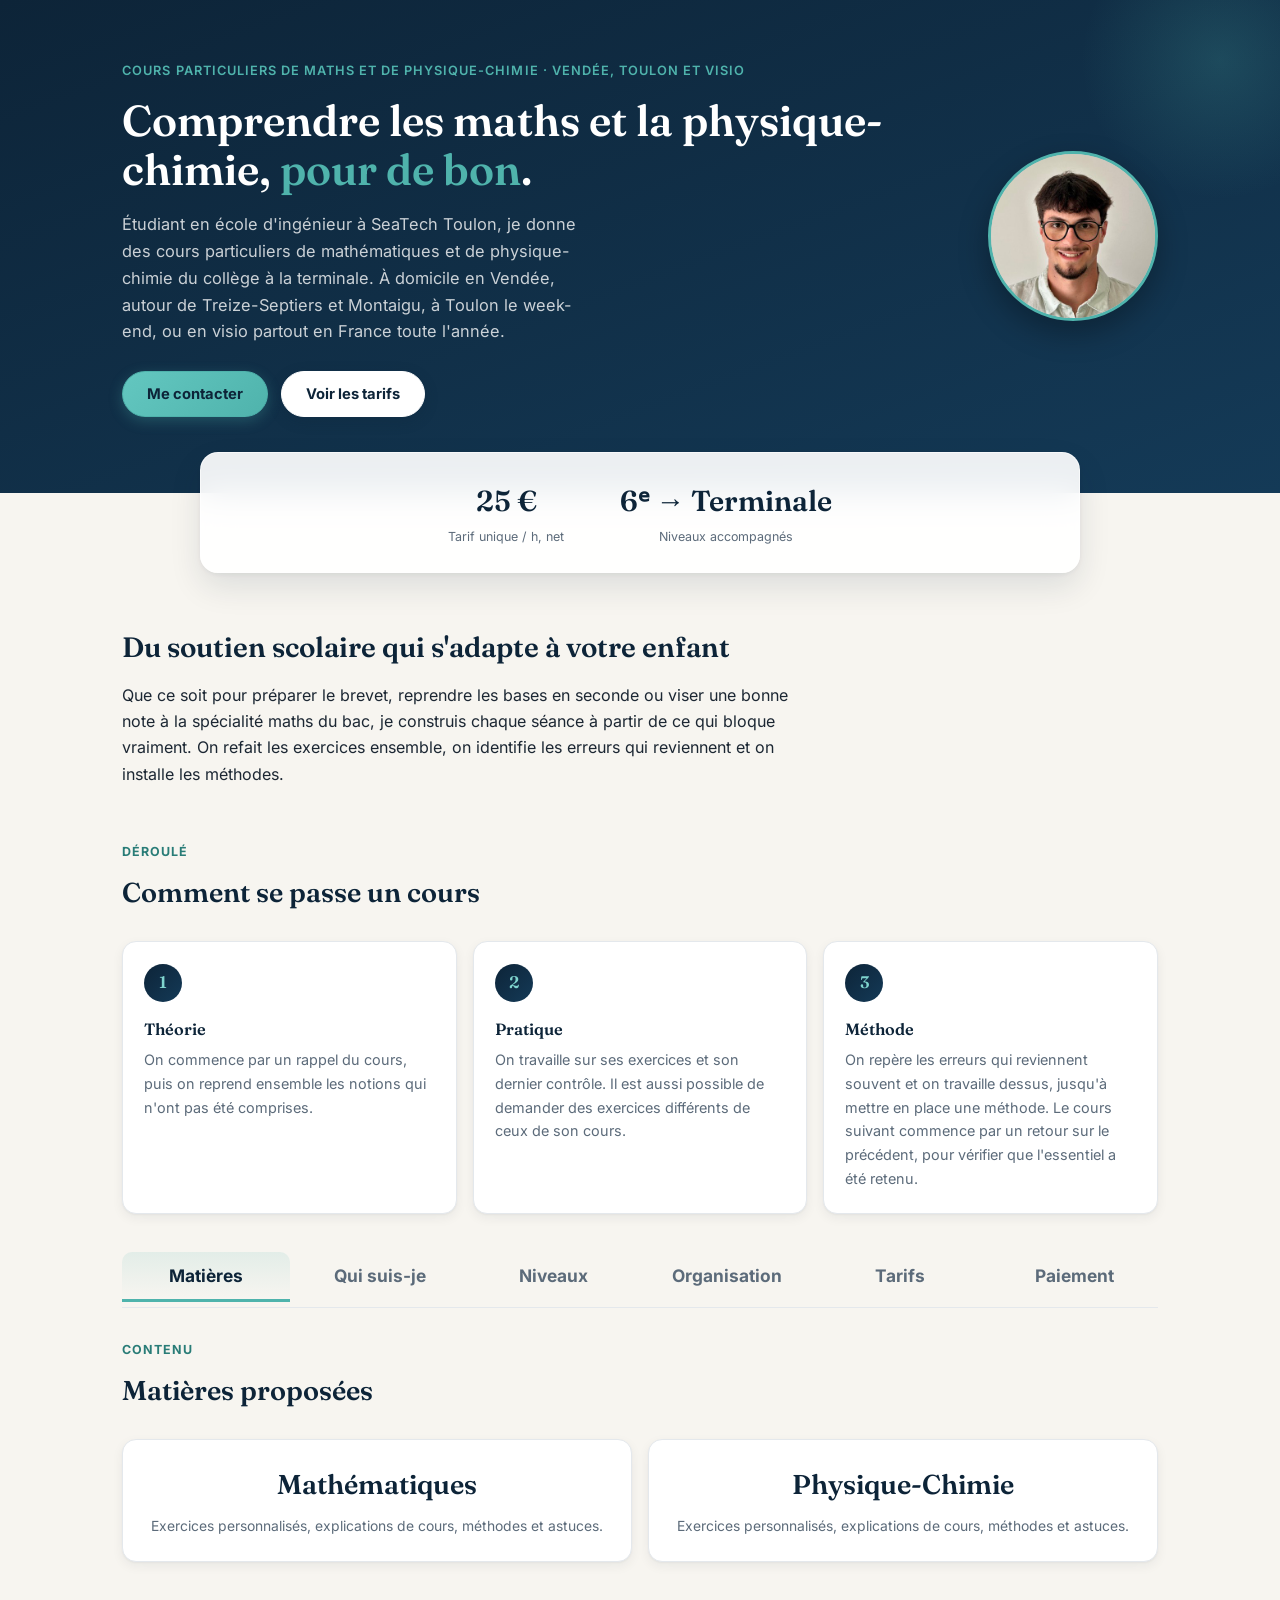
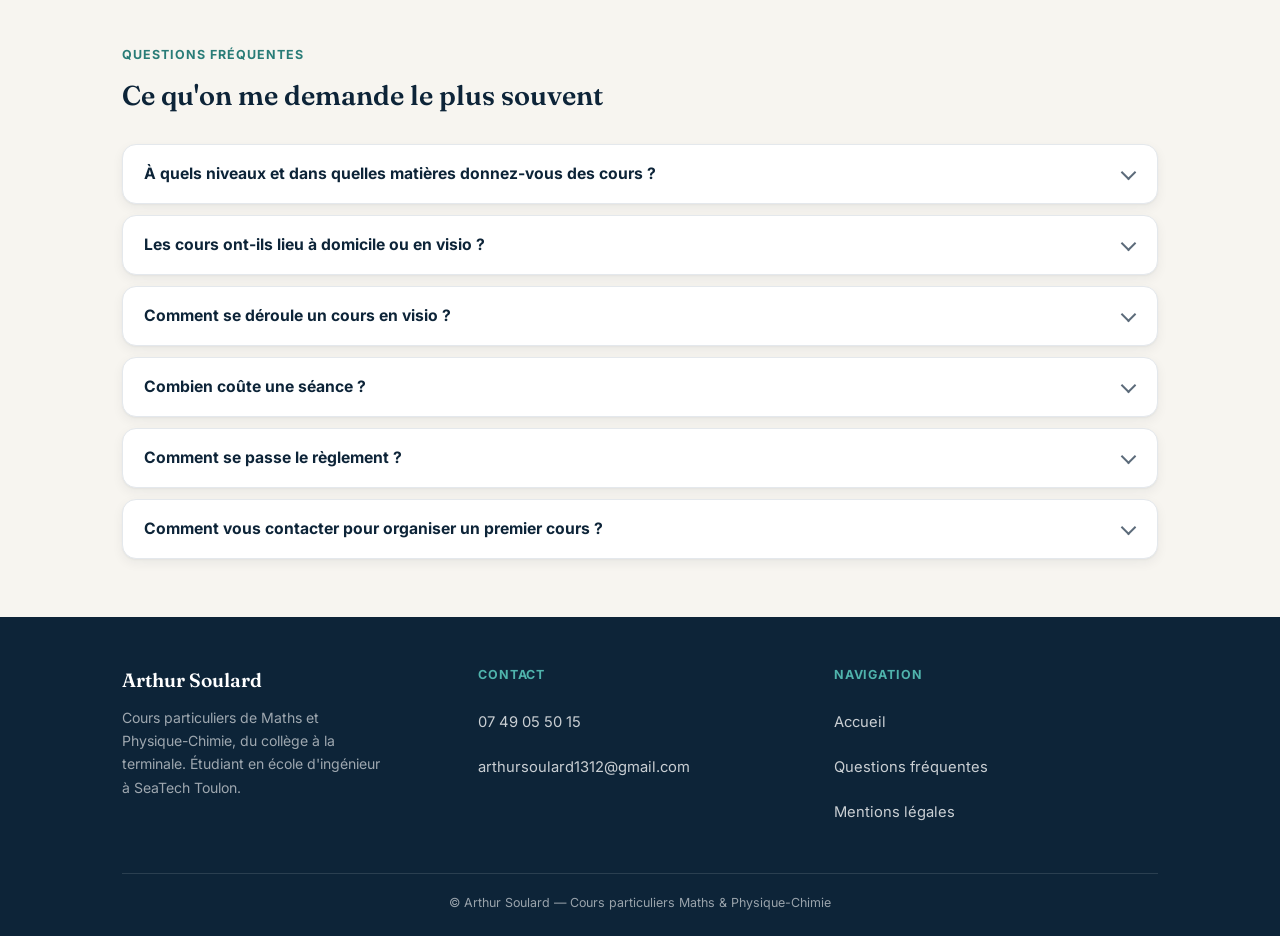
==== index.html @ e26bf5fa "Tarif unique de 25 euros net de l'heure : site, donnees structurees, FAQ, image de partage Co-Author" ====
<!DOCTYPE html>
<html lang="fr">
<head>
<meta charset="UTF-8">
<meta name="format-detection" content="telephone=no">
<meta name="viewport" content="width=device-width, initial-scale=1.0">
<title>Arthur Soulard — Cours particuliers Maths & Physique-Chimie</title>
<meta name="description" content="Cours particuliers de Maths et Physique-Chimie, du collège à la terminale. Visio toute l'année, présentiel en Vendée et à Toulon. 25 €/h net, tarif unique.">
<meta property="og:title" content="Arthur Soulard — Cours particuliers Maths & Physique-Chimie">
<meta property="og:description" content="Cours particuliers de Maths et Physique-Chimie, du collège à la terminale. 25 €/h net, tarif unique.">
<meta property="og:type" content="website">
<meta property="og:url" content="https://arthur-soulard.github.io/">
<meta property="og:image" content="https://arthur-soulard.github.io/img/og-cover.jpg?v=3">
<meta property="og:image:width" content="1200">
<meta property="og:image:height" content="630">
<meta property="og:image:alt" content="Arthur Soulard — cours particuliers de maths et physique-chimie">
<meta property="og:locale" content="fr_FR">
<meta name="twitter:card" content="summary_large_image">
<meta name="twitter:title" content="Arthur Soulard — Cours particuliers Maths & Physique-Chimie">
<meta name="twitter:description" content="Cours particuliers de Maths et Physique-Chimie, du collège à la terminale. 25 €/h net, tarif unique.">
<meta name="twitter:image" content="https://arthur-soulard.github.io/img/og-cover.jpg?v=3">
<meta name="robots" content="index, follow, noimageindex, max-image-preview:none">
<meta name="googlebot" content="index, follow, noimageindex, max-image-preview:none">
<link rel="canonical" href="https://arthur-soulard.github.io/">
<link rel="icon" href="/favicon.ico" sizes="any">
<link rel="apple-touch-icon" href="/apple-touch-icon.png">
<meta name="theme-color" content="#0d2438">
<meta name="referrer" content="strict-origin-when-cross-origin">
<meta http-equiv="Content-Security-Policy" content="default-src 'self'; style-src 'self' 'unsafe-inline'; script-src 'self' 'unsafe-inline' https://gc.zgo.at; img-src 'self' data: https://arthur-soulard.goatcounter.com; font-src 'self'; connect-src 'self' https://arthur-soulard.goatcounter.com; base-uri 'self'; form-action 'none'; object-src 'none'">
<meta name="google-site-verification" content="41PgtaEMhJLDMlWhQVJV4a-S8M6sK89P17dyRRVTLLc" />
<link rel="preload" href="fonts/inter-latin-var.woff2" as="font" type="font/woff2" crossorigin>
<link rel="preload" href="fonts/fraunces-latin-var.woff2" as="font" type="font/woff2" crossorigin>
<style>
  /* Polices servies depuis ce domaine : aucun appel a Google, aucune IP transmise */
  @font-face {
    font-family: "Inter";
    font-style: normal;
    font-weight: 400 700;
    font-display: swap;
    src: url("fonts/inter-latin-var.woff2") format("woff2");
    unicode-range: U+0000-00FF, U+0131, U+0152-0153, U+02BB-02BC, U+02C6, U+02DA, U+02DC, U+0304, U+0308, U+0329, U+2000-206F, U+20AC, U+2122, U+2191, U+2193, U+2212, U+2215, U+FEFF, U+FFFD;
  }
  @font-face {
    font-family: "Fraunces";
    font-style: normal;
    font-weight: 500 600;
    font-display: swap;
    src: url("fonts/fraunces-latin-var.woff2") format("woff2");
    unicode-range: U+0000-00FF, U+0131, U+0152-0153, U+02BB-02BC, U+02C6, U+02DA, U+02DC, U+0304, U+0308, U+0329, U+2000-206F, U+20AC, U+2122, U+2191, U+2193, U+2212, U+2215, U+FEFF, U+FFFD;
  }

  :root {
    --marine: #0d2438;
    --marine-clair: #143a57;
    --accent: #4fb3ac;
    --accent-dark: #297c77;
    --creme: #f7f5f0;
    --texte: #1c2733;
    --gris: #5c6b7a;
    --gris-clair: #e4e8ec;
    --blanc: #ffffff;
    --accent-clair: #7fd4ce;
    --radius: 14px;
    --radius-lg: 18px;
    /* Ombres en deux couches : un contact net, une diffusion large.
       Plus juste qu'une seule ombre floue, et plus discret. */
    --ombre-douce: 0 1px 2px rgba(13,36,56,.04), 0 4px 12px rgba(13,36,56,.06);
    --ombre-portee: 0 2px 4px rgba(13,36,56,.05), 0 14px 32px rgba(13,36,56,.11);
    --verre: rgba(255,255,255,.92);
    --verre-bord: rgba(255,255,255,.6);
    --transi: .2s cubic-bezier(.4,0,.2,1);
  }

  * { margin: 0; padding: 0; box-sizing: border-box; }
  html { scroll-behavior: smooth; }

  body {
    font-family: "Inter", sans-serif;
    background: var(--creme);
    color: var(--texte);
    line-height: 1.65;
  }

  h1, h2, h3 { font-family: "Fraunces", serif; }

  a { color: inherit; }

  /* Lien d'evitement : invisible tant qu'on ne tabule pas dessus */
  .saut-contenu {
    position: absolute; left: .6rem; top: -100px; z-index: 200;
    background: var(--blanc); color: var(--marine);
    padding: .7rem 1.1rem; border-radius: 0 0 8px 8px;
    font-size: .9rem; font-weight: 700; text-decoration: none;
    transition: top .15s;
  }
  .saut-contenu:focus { top: 0; }

  /* Anneau de focus lisible sur fond clair comme sur fond marine */
  :focus-visible {
    outline: 3px solid var(--marine);
    outline-offset: 2px;
    border-radius: 4px;
  }
  .hero :focus-visible, footer :focus-visible { outline-color: var(--blanc); }

  .wrap { max-width: 1080px; margin: 0 auto; padding: 0 1.4rem; }

  /* MODAL CONTACT */
  .modal-overlay {
    display: none; position: fixed; inset: 0; z-index: 100;
    background: rgba(13,36,56,.55);
    -webkit-backdrop-filter: blur(6px);
    backdrop-filter: blur(6px);
    align-items: center; justify-content: center;
    padding: 1.4rem;
  }
  .modal-overlay.open { display: flex; }
  .modal-box {
    background: var(--blanc); border-radius: var(--radius);
    max-width: 360px; width: 100%;
    padding: 1.8rem 1.6rem;
    text-align: center;
    position: relative;
    box-shadow: 0 24px 60px rgba(13,36,56,.38);
    animation: modal-entree .22s cubic-bezier(.4,0,.2,1);
  }
  @keyframes modal-entree {
    from { opacity: 0; transform: translateY(12px) scale(.98); }
    to   { opacity: 1; transform: none; }
  }
  .modal-box h3 {
    color: var(--marine); font-size: 1.2rem; margin-bottom: .3rem;
  }
  .modal-box p.modal-sub { color: var(--gris); font-size: .9rem; margin-bottom: 1.4rem; }
  .modal-choices { display: flex; flex-direction: column; gap: .7rem; }
  .modal-choice {
    display: flex; align-items: center; gap: .7rem;
    padding: .8rem 1rem; border-radius: 10px;
    border: 1.5px solid var(--gris-clair);
    text-decoration: none; color: var(--marine);
    font-weight: 700; font-size: .95rem;
    transition: .15s;
  }
  .modal-choice:hover { border-color: var(--accent); background: var(--creme); transform: translateX(3px); }
  .modal-choice .modal-icon {
    width: 34px; height: 34px; border-radius: 50%; flex-shrink: 0;
    background: var(--marine); color: var(--accent);
    display: flex; align-items: center; justify-content: center;
    font-size: .68rem; font-weight: 700; letter-spacing: .02em;
  }
  .modal-close {
    position: absolute; top: .7rem; right: .9rem;
    background: none; border: none; cursor: pointer;
    font-size: 1.3rem; line-height: 1; color: var(--gris);
  }
  .modal-close:hover { color: var(--marine); }

  /* HERO */
  .hero {
    background: linear-gradient(160deg, var(--marine) 0%, var(--marine-clair) 100%);
    color: var(--blanc);
    padding: 3.5rem 0 4.8rem;
    position: relative;
    overflow: hidden;
  }
  .hero::after {
    content: "";
    position: absolute; top: -80px; right: -80px;
    width: 280px; height: 280px; border-radius: 50%;
    background: radial-gradient(circle, rgba(79,179,172,.2), transparent 70%);
  }
  .hero-inner {
    max-width: 1080px; margin: 0 auto; padding: 0 1.4rem;
    display: flex; align-items: center; gap: 2.5rem;
    position: relative; z-index: 1;
    flex-wrap: wrap;
  }
  .hero-text { flex: 1 1 340px; min-width: 280px; }
  .eyebrow {
    display: inline-block;
    color: var(--accent); font-size: .8rem; font-weight: 600;
    letter-spacing: .08em; text-transform: uppercase;
    margin-bottom: .9rem;
  }
  .hero h1 {
    font-size: clamp(1.9rem, 4.5vw, 2.7rem);
    font-weight: 600; line-height: 1.15;
    margin-bottom: 1rem;
  }
  .hero h1 em { color: var(--accent); font-style: normal; }
  .hero p.lead {
    color: rgba(255,255,255,.78);
    font-size: 1.02rem; max-width: 480px;
    margin-bottom: 1.6rem;
  }
  .cta-row { display: flex; gap: .8rem; flex-wrap: wrap; }
  .btn {
    display: inline-block; padding: .8rem 1.5rem;
    border-radius: 30px; font-size: .92rem; font-weight: 700;
    text-decoration: none; transition: .15s;
    cursor: pointer; font-family: "Inter", sans-serif;
  }
  .btn:hover { transform: translateY(-2px); }
  .btn:active { transform: translateY(0); }
  /* Le degrade va du plus clair vers l'accent : le texte marine garde
     un contraste de 6.3:1 sur la teinte la plus sombre du bouton. */
  .btn-primary {
    background: linear-gradient(135deg, #63c7c0 0%, var(--accent) 100%);
    color: var(--marine); border: 1.5px solid var(--accent);
    box-shadow: 0 4px 14px rgba(79,179,172,.28);
  }
  .btn-primary:hover {
    background: linear-gradient(135deg, var(--accent) 0%, var(--accent-dark) 100%);
    color: var(--blanc); border-color: var(--accent-dark);
    box-shadow: 0 8px 22px rgba(41,124,119,.4);
  }
  .btn-ghost {
    background: var(--blanc); color: var(--marine); border: 1.5px solid var(--blanc);
    box-shadow: 0 4px 14px rgba(13,36,56,.22);
  }
  .btn-ghost:hover { background: var(--accent); border-color: var(--accent); color: var(--marine); }

  .hero-photo {
    flex: 0 0 auto; width: 170px; height: 170px;
    border-radius: 50%; overflow: hidden;
    border: 3px solid var(--accent);
    box-shadow: 0 12px 30px rgba(0,0,0,.3);
    background: #ccc;
  }
  .hero-photo img {
    display: block;
    width: 100%; height: 100%; object-fit: cover;
    object-position: center;
  }

  /* STATS BAR */
  /* Le bandeau chevauche le bas du hero : panneau de verre pose a cheval
     sur la couture entre le marine et la creme. */
  .stats {
    position: relative; z-index: 2;
    margin-top: -2.6rem; padding: 0 1.4rem;
  }
  .stats-inner {
    max-width: 880px; margin: 0 auto; padding: 1.5rem 1.4rem;
    display: flex; justify-content: center; gap: 3.5rem;
    text-align: center; flex-wrap: wrap;
    background: var(--verre);
    -webkit-backdrop-filter: blur(16px) saturate(1.3);
    backdrop-filter: blur(16px) saturate(1.3);
    border: 1px solid var(--verre-bord);
    border-radius: var(--radius-lg);
    box-shadow: var(--ombre-portee);
  }
  .stat-num {
    font-family: "Fraunces", serif; font-weight: 600;
    font-size: clamp(1.4rem, 3vw, 1.8rem); color: var(--marine);
  }
  .stat-label {
    font-size: .78rem; color: var(--gris); margin-top: .2rem;
  }

  /* INTRO (texte visible des le chargement, hors onglets) */
  .intro { padding: 3.2rem 0 .6rem; }
  .intro h2 {
    font-size: clamp(1.4rem, 3vw, 1.75rem); font-weight: 600;
    color: var(--marine); margin-bottom: .7rem;
    max-width: 640px;
  }
  .intro p { max-width: 680px; color: var(--texte); }

  /* TABS */
  .tabs-section { padding: 2rem 0 4rem; }
  .tab-bar-wrap { position: relative; margin-bottom: 2rem; }
  .tab-bar {
    display: flex; gap: .4rem; overflow-x: auto;
    padding-bottom: .3rem;
    border-bottom: 1px solid var(--gris-clair);
    scrollbar-width: none;
    scroll-behavior: smooth;
    -webkit-overflow-scrolling: touch;
  }
  .tab-bar::-webkit-scrollbar { display: none; }

  /* Indication de defilement : degrades sur les bords */
  .tab-bar-wrap::before,
  .tab-bar-wrap::after {
    content: ""; position: absolute; top: 0; bottom: 1px;
    width: 54px; pointer-events: none; z-index: 2;
    opacity: 0; transition: opacity .2s ease;
  }
  .tab-bar-wrap::before {
    left: 0;
    background: linear-gradient(to right, var(--creme) 30%, rgba(247,245,240,0));
  }
  .tab-bar-wrap::after {
    right: 0;
    background: linear-gradient(to left, var(--creme) 30%, rgba(247,245,240,0));
  }
  .tab-bar-wrap.peut-gauche::before,
  .tab-bar-wrap.peut-droite::after { opacity: 1; }

  /* Fleches cliquables */
  .tab-arrow {
    position: absolute; top: 50%; margin-top: -26px;
    width: 44px; height: 44px; border-radius: 50%;
    border: 1px solid var(--gris-clair); background: var(--blanc);
    color: var(--marine); font-size: 1.05rem; line-height: 1;
    display: none; align-items: center; justify-content: center;
    cursor: pointer; z-index: 3; padding: 0;
    box-shadow: 0 2px 8px rgba(13,36,56,.16);
  }
  .tab-arrow:hover { border-color: var(--accent); color: var(--accent-dark); }
  .tab-arrow-prev { left: 0; }
  .tab-arrow-next { right: 0; }
  .tab-bar-wrap.peut-gauche .tab-arrow-prev,
  .tab-bar-wrap.peut-droite .tab-arrow-next { display: flex; }

  /* Petit rappel anime au premier affichage */
  @keyframes rappel-scroll {
    0%, 100% { transform: translateX(0); }
    50%      { transform: translateX(-5px); }
  }
  .tab-bar-wrap.peut-droite .tab-arrow-next { animation: rappel-scroll 1.3s ease-in-out 3; }
  @media (prefers-reduced-motion: reduce) {
    html { scroll-behavior: auto; }
    .tab-bar-wrap.peut-droite .tab-arrow-next { animation: none; }
    .tab-bar { scroll-behavior: auto; }
    .tab-panel.active { animation: none; }
    .modal-box { animation: none; }
    .js .reveal { transform: none; transition: none; }
    .btn:hover, .modal-choice:hover,
    .card:hover, .orga-card:hover, .tarif-card:hover, .etape-card:hover {
      transform: none;
    }
    .cta-flottant { transition: none; }
  }
  .tab-btn {
    flex: 1 1 0;
    background: none; border: none; cursor: pointer;
    font-family: "Inter", sans-serif;
    padding: .8rem .6rem;
    font-size: 1.08rem; font-weight: 700; color: var(--gris);
    border-bottom: 3px solid transparent;
    white-space: nowrap;
    text-align: center;
    transition: .15s;
  }
  .tab-btn { border-radius: 10px 10px 0 0; }
  .tab-btn:hover { color: var(--marine); background: rgba(13,36,56,.04); }
  .tab-btn.active {
    color: var(--marine); border-color: var(--accent);
    background: linear-gradient(180deg, rgba(79,179,172,.12), rgba(79,179,172,0));
  }

  .tab-panel { display: none; }
  .tab-panel.active { display: block; animation: fadein .3s ease; }
  @keyframes fadein {
    from { opacity: 0; transform: translateY(6px); }
    to { opacity: 1; transform: translateY(0); }
  }

  .section-head { max-width: 620px; margin-bottom: 1.6rem; }
  .section-head .tag {
    color: var(--accent-dark); font-size: .78rem; font-weight: 700;
    text-transform: uppercase; letter-spacing: .08em;
    display: block; margin-bottom: .5rem;
  }
  .section-head h2 {
    font-size: clamp(1.4rem, 3vw, 1.7rem); font-weight: 600;
    color: var(--marine);
  }
  .section-head p { color: var(--gris); margin-top: .5rem; }

  /* ABOUT */
  .about-card {
    background: var(--blanc);
    border: 1px solid var(--gris-clair);
    border-radius: var(--radius);
    padding: 1.3rem 1.5rem;
  }
  .about-card p + p { margin-top: .8rem; }

  /* CARDS GRID (matieres / paiement) */
  .cards-grid {
    display: grid; grid-template-columns: repeat(2, 1fr); gap: 1rem;
  }
  .cards-grid.cols-3 { grid-template-columns: repeat(3, 1fr); }
  .card {
    background: var(--blanc);
    border: 1px solid var(--gris-clair);
    border-radius: var(--radius);
    padding: 1.4rem 1.2rem;
    text-align: center;
  }
  .card h3 { color: var(--marine); font-size: 1.02rem; font-weight: 700; margin-bottom: .35rem; }
  .card p { color: var(--gris); font-size: .87rem; }
  .card h3.matiere-titre {
    font-family: "Fraunces", serif;
    font-size: clamp(1.35rem, 3.5vw, 1.7rem);
    margin-bottom: .5rem;
  }
  .card h3.paiement-titre {
    font-size: 1.15rem;
    margin-bottom: .4rem;
  }

  /* NIVEAUX */
  .niveaux-list {
    background: var(--blanc);
    border: 1px solid var(--gris-clair);
    border-radius: var(--radius);
    overflow: hidden;
  }
  .niveau-item {
    display: flex; align-items: flex-start; gap: .9rem;
    padding: .85rem 1.3rem;
    border-bottom: 1px solid var(--gris-clair);
    font-size: .95rem;
  }
  .niveau-item:last-child { border-bottom: none; }
  .niveau-dot { width: 8px; height: 8px; border-radius: 50%; background: var(--marine); flex-shrink: 0; margin-top: .5rem; }

  /* ORGA */
  .orga-grid { display: grid; grid-template-columns: 1fr; gap: 1rem; }
  .orga-card {
    background: var(--blanc);
    border-radius: var(--radius);
    padding: 1.2rem 1.4rem;
    border: 1px solid var(--gris-clair);
  }
  .orga-card h3 { color: var(--marine); font-size: 1rem; margin-bottom: .3rem; }
  .orga-card p { color: var(--gris); font-size: .9rem; }

  /* TARIFS */
  .tarifs-grid {
    display: grid; grid-template-columns: minmax(0, 24rem); justify-content: center;
  }
  .tarif-card {
    background: var(--blanc);
    border: 1px solid var(--gris-clair);
    border-radius: var(--radius);
    padding: 1.3rem 1.2rem;
    text-align: center;
  }
  .tarif-titre { font-weight: 600; font-size: .95rem; color: var(--gris); }
  .tarif-prix {
    font-family: "Fraunces", serif; font-size: 2.1rem; font-weight: 600;
    color: var(--marine); margin: .3rem 0;
  }
  .tarif-detail { font-size: .8rem; color: var(--gris); }
  .tarif-unite { font-family: "Inter", sans-serif; font-size: 1rem; font-weight: 600; color: var(--gris); }
  .tarif-duree { list-style: none; margin: 1rem 0 0; padding: .9rem 0 0; border-top: 1px solid var(--gris-clair);
    display: flex; justify-content: center; gap: 1.4rem; font-size: .88rem; color: var(--marine); font-weight: 600; }
  .tarifs-cta { text-align: center; margin-top: 1.6rem; }
  .tarif-duree span { display: block; font-weight: 500; font-size: .75rem; color: var(--gris); }

  /* ELEVATION : une ombre douce au repos, une ombre portee au survol.
     Les bordures plates cedent la place a de la profondeur. */
  .about-card, .card, .orga-card, .tarif-card, .niveaux-list, .etape-card, .faq-item {
    box-shadow: var(--ombre-douce);
    transition: transform var(--transi), box-shadow var(--transi), border-color var(--transi);
  }
  @media (hover: hover) {
    .card:hover, .orga-card:hover, .tarif-card:hover, .etape-card:hover {
      transform: translateY(-3px);
      box-shadow: var(--ombre-portee);
      border-color: rgba(79,179,172,.55);
    }
  }
  .tarif-card { position: relative; overflow: hidden; }
  .tarif-card::before {
    content: ""; position: absolute; top: 0; left: 0; right: 0; height: 3px;
    background: linear-gradient(90deg, var(--accent-clair), var(--accent-dark));
  }


  /* ETAPES */
  .etapes { padding: 2.8rem 0 .4rem; }
  .etapes-grid {
    list-style: none;
    display: grid; grid-template-columns: repeat(3, 1fr); gap: 1rem;
  }
  .etape-card {
    background: var(--blanc);
    border: 1px solid var(--gris-clair);
    border-radius: var(--radius);
    padding: 1.4rem 1.3rem;
  }
  .etape-num {
    display: flex; align-items: center; justify-content: center;
    width: 38px; height: 38px; border-radius: 50%;
    background: linear-gradient(135deg, var(--marine), var(--marine-clair));
    color: var(--accent-clair);
    font-family: "Fraunces", serif; font-weight: 600; font-size: 1.05rem;
    margin-bottom: .85rem;
  }
  .etape-card h3 { color: var(--marine); font-size: 1.02rem; margin-bottom: .35rem; }
  .etape-card p { color: var(--gris); font-size: .9rem; }

  /* FAQ */
  .faq { padding: 1.2rem 0 3.6rem; }
  .faq-list { display: grid; gap: .7rem; }
  .faq-item {
    background: var(--blanc);
    border: 1px solid var(--gris-clair);
    border-radius: var(--radius);
  }
  .faq-item summary {
    cursor: pointer; list-style: none;
    padding: 1rem 3.2rem 1rem 1.3rem;
    font-weight: 700; color: var(--marine); font-size: .98rem;
    border-radius: var(--radius);
    position: relative;
  }
  .faq-item summary::-webkit-details-marker { display: none; }
  .faq-item summary:hover { background: rgba(13,36,56,.03); }
  /* Chevron dessine en CSS : pas d'image, pas de police d'icones */
  .faq-item summary::after {
    content: ""; position: absolute; right: 1.4rem; top: 50%;
    width: 9px; height: 9px; margin-top: -7px;
    border-right: 2px solid var(--gris); border-bottom: 2px solid var(--gris);
    transform: rotate(45deg); transition: transform var(--transi);
  }
  .faq-item[open] summary::after { transform: rotate(-135deg); margin-top: -2px; }
  .faq-reponse { padding: 0 1.4rem 1.2rem; color: var(--gris); font-size: .93rem; }

  /* APPARITION AU DEFILEMENT : neutralisee si le script ne tourne pas.
     Le bloc glisse, il ne s'estompe pas : un fondu d'opacite ferait passer
     le gris du texte a 4.1:1 le temps de la transition (mesure axe-core).
     Seule la position bouge, le contraste reste juste a chaque image. */
  .js .reveal { transform: translateY(18px); transition: transform .45s cubic-bezier(.4,0,.2,1); }
  .js .reveal.vu { transform: none; }

  /* BOUTON DE CONTACT FLOTTANT (mobile) : apparait une fois l'en-tete passe,
     s'efface des que le pied de page arrive pour ne rien recouvrir. */
  .cta-flottant {
    display: none; position: fixed; z-index: 90;
    right: 1rem; bottom: 1rem;
    bottom: calc(1rem + env(safe-area-inset-bottom, 0px));
    visibility: hidden; opacity: 0; transform: translateY(18px);
    transition: opacity var(--transi), transform var(--transi), visibility var(--transi);
  }
  .cta-flottant.visible { visibility: visible; opacity: 1; transform: none; }
  .cta-flottant .btn { box-shadow: 0 8px 26px rgba(13,36,56,.3); }

  /* CONTACT / FOOTER */
  footer {
    background: var(--marine); color: rgba(255,255,255,.85);
    padding: 3rem 0 1.4rem;
  }
  .footer-grid {
    display: grid; grid-template-columns: repeat(3, 1fr); gap: 2rem;
    margin-bottom: 2.4rem;
  }
  .footer-col h4 {
    color: var(--accent); font-size: .78rem; text-transform: uppercase;
    letter-spacing: .07em; font-weight: 700; margin-bottom: .9rem;
  }
  .footer-col p, .footer-col a {
    display: block; font-size: .92rem; color: rgba(255,255,255,.78);
    text-decoration: none; margin-bottom: .5rem;
  }
  .footer-col a {
    padding: .65rem 0; margin-bottom: 0;
  }
  .footer-col a:hover { color: var(--accent); }
  .footer-brand h3 { color: var(--blanc); font-size: 1.2rem; font-weight: 600; margin-bottom: .6rem; }
  .footer-brand p { color: rgba(255,255,255,.6); font-size: .88rem; max-width: 260px; }
  .footer-bottom {
    border-top: 1px solid rgba(255,255,255,.12);
    padding-top: 1.2rem;
    font-size: .78rem; color: rgba(255,255,255,.58);
    text-align: center;
  }

  /* IMPRESSION : on deplie les onglets, on retire le decor, on garde le texte */
  @media print {
    @page { margin: 1.5cm; }
    body { background: #fff; color: #000; font-size: 11pt; line-height: 1.45; }
    .hero, footer { background: #fff !important; color: #000 !important; }
    .hero::after, .hero-photo, .saut-contenu, .tab-bar-wrap, .cta-row,
    .modal-overlay, .cta-flottant, .tarif-card::before,
    .faq-item summary::after { display: none !important; }
    .eyebrow { color: #000; }
    .stats { margin-top: 0; padding: 0; }
    .stats-inner {
      background: none; box-shadow: none; border: 1px solid #999;
      -webkit-backdrop-filter: none; backdrop-filter: none;
    }
    .etape-num { background: none !important; color: #000; border: 1px solid #999; }
    .js .reveal { transform: none !important; }
    /* la FAQ s'imprime depliee (le script ouvre aussi les blocs au beforeprint) */
    .faq-item:not([open]) > *:not(summary) { display: block !important; }
    .hero h1 em, .section-head .tag, .footer-col h4 { color: #000; }
    .hero p.lead, .footer-col p, .footer-col a, .footer-brand p, .footer-bottom {
      color: #000 !important;
    }
    /* tous les panneaux sont imprimes, pas seulement l'onglet ouvert */
    .tab-panel { display: block !important; animation: none !important; }
    .tab-panel + .tab-panel { margin-top: 1.2rem; }
    .tabs-section { padding: 1rem 0 0; }
    .about-card, .card, .orga-card, .tarif-card, .niveaux-list,
    .etape-card, .faq-item {
      border: 1px solid #999; break-inside: avoid; box-shadow: none;
    }
    .section-head h2 { break-after: avoid; }
  }

  @media (max-width: 760px) {
    .cards-grid, .cards-grid.cols-3 { grid-template-columns: 1fr; }
    .tarifs-grid { grid-template-columns: 1fr; }
    .footer-grid { grid-template-columns: 1fr; gap: 1.6rem; }
    /* Le texte d'accroche etant plus long, on resserre l'en-tete pour que
       le bouton "Me contacter" reste visible sans faire defiler, y compris
       sur les ecrans de 667 px de haut. */
    .hero { padding: 2.2rem 0 4.2rem; }
    .hero-inner { flex-direction: column-reverse; text-align: center; gap: 1.5rem; }
    .hero-photo { width: 124px; height: 124px; }
    .hero p.lead { max-width: none; }
    .cta-row { justify-content: center; }
    .stats-inner { gap: 2rem; }
    .etapes-grid { grid-template-columns: 1fr; }
    .cta-flottant { display: block; }
    .tab-btn { flex: 0 0 auto; padding: .8rem 1.1rem; }
  }
</style>
<script type="application/ld+json">
{
  "@context": "https://schema.org",
  "@graph": [
    {
      "@type": "WebSite",
      "@id": "https://arthur-soulard.github.io/#site",
      "url": "https://arthur-soulard.github.io/",
      "name": "Arthur Soulard — Cours particuliers",
      "inLanguage": "fr-FR",
      "publisher": {
        "@id": "https://arthur-soulard.github.io/#arthur"
      }
    },
    {
      "@type": "Person",
      "@id": "https://arthur-soulard.github.io/#arthur",
      "name": "Arthur Soulard",
      "url": "https://arthur-soulard.github.io/",
      "sameAs": [
        "https://www.linkedin.com/in/arthur-soulard-711290437/",
        "https://github.com/arthur-soulard"
      ],
      "telephone": "+33749055015",
      "email": "arthursoulard1312@gmail.com",
      "jobTitle": "Professeur particulier de mathématiques et de physique-chimie",
      "knowsLanguage": "fr",
      "knowsAbout": [
        "Mathématiques",
        "Physique-Chimie",
        "Préparation au baccalauréat",
        "Préparation au brevet"
      ],
      "alumniOf": {
        "@type": "CollegeOrUniversity",
        "name": "SeaTech — École d'ingénieurs de l'Université de Toulon"
      }
    },
    {
      "@type": [
        "LocalBusiness",
        "EducationalOrganization"
      ],
      "@id": "https://arthur-soulard.github.io/#activite",
      "name": "Arthur Soulard — Cours particuliers de Maths et Physique-Chimie",
      "description": "Cours particuliers de mathématiques et de physique-chimie, du collège à la terminale. Soutien scolaire à domicile en Vendée (Treize-Septiers, Montaigu) et à Toulon, ou en visio toute l'année.",
      "url": "https://arthur-soulard.github.io/",
      "telephone": "+33749055015",
      "email": "arthursoulard1312@gmail.com",
      "image": "https://arthur-soulard.github.io/img/og-cover.jpg?v=3",
      "priceRange": "25 EUR",
      "currenciesAccepted": "EUR",
      "paymentAccepted": "CESU, Virement bancaire, Espèces",
      "founder": {
        "@id": "https://arthur-soulard.github.io/#arthur"
      },
      "employee": {
        "@id": "https://arthur-soulard.github.io/#arthur"
      },
      "areaServed": [
        {
          "@type": "City",
          "name": "Treize-Septiers",
          "containedInPlace": {
            "@type": "AdministrativeArea",
            "name": "Vendée"
          }
        },
        {
          "@type": "City",
          "name": "Montaigu-Vendée",
          "containedInPlace": {
            "@type": "AdministrativeArea",
            "name": "Vendée"
          }
        },
        {
          "@type": "AdministrativeArea",
          "name": "Vendée"
        },
        {
          "@type": "City",
          "name": "Toulon",
          "containedInPlace": {
            "@type": "AdministrativeArea",
            "name": "Var"
          }
        }
      ],
      "availableLanguage": "fr",
      "makesOffer": [
        {
          "@type": "Offer",
          "name": "Cours particulier, tarif unique de l'heure",
          "price": "25",
          "priceCurrency": "EUR",
          "priceSpecification": {
            "@type": "UnitPriceSpecification",
            "price": "25",
            "priceCurrency": "EUR",
            "unitCode": "HUR"
          },
          "availability": "https://schema.org/InStock",
          "description": "Cours individuel en visio ou en présentiel. Tarif unique de 25 € net de l'heure, quelle que soit la durée de la séance.",
          "url": "https://arthur-soulard.github.io/"
        }
      ]
    },
    {
      "@type": "Service",
      "@id": "https://arthur-soulard.github.io/#service",
      "name": "Cours particuliers de Maths et Physique-Chimie — Arthur Soulard",
      "serviceType": "Soutien scolaire et cours particuliers de mathématiques et de physique-chimie",
      "description": "Cours particuliers de mathématiques et de physique-chimie, du collège à la terminale, en visio toute l'année ou en présentiel en Vendée et à Toulon.",
      "url": "https://arthur-soulard.github.io/",
      "provider": {
        "@id": "https://arthur-soulard.github.io/#activite"
      },
      "areaServed": [
        {
          "@type": "City",
          "name": "Treize-Septiers",
          "containedInPlace": {
            "@type": "AdministrativeArea",
            "name": "Vendée"
          }
        },
        {
          "@type": "City",
          "name": "Montaigu-Vendée",
          "containedInPlace": {
            "@type": "AdministrativeArea",
            "name": "Vendée"
          }
        },
        {
          "@type": "AdministrativeArea",
          "name": "Vendée"
        },
        {
          "@type": "City",
          "name": "Toulon",
          "containedInPlace": {
            "@type": "AdministrativeArea",
            "name": "Var"
          }
        }
      ],
      "audience": {
        "@type": "EducationalAudience",
        "educationalRole": "student"
      },
      "availableChannel": [
        {
          "@type": "ServiceChannel",
          "name": "Visioconférence",
          "availableLanguage": "fr",
          "serviceUrl": "https://arthur-soulard.github.io/"
        },
        {
          "@type": "ServiceChannel",
          "name": "À domicile",
          "availableLanguage": "fr",
          "servicePhone": {
            "@type": "ContactPoint",
            "telephone": "+33749055015",
            "contactType": "customer service",
            "availableLanguage": "fr"
          }
        }
      ],
      "offers": [
        {
          "@type": "Offer",
          "name": "Cours particulier, tarif unique de l'heure",
          "price": "25",
          "priceCurrency": "EUR",
          "priceSpecification": {
            "@type": "UnitPriceSpecification",
            "price": "25",
            "priceCurrency": "EUR",
            "unitCode": "HUR"
          },
          "availability": "https://schema.org/InStock",
          "description": "Cours individuel en visio ou en présentiel. Tarif unique de 25 € net de l'heure, quelle que soit la durée de la séance.",
          "url": "https://arthur-soulard.github.io/"
        }
      ]
    },
    {
      "@type": "FAQPage",
      "@id": "https://arthur-soulard.github.io/#faq",
      "inLanguage": "fr-FR",
      "mainEntity": [
        {
          "@type": "Question",
          "name": "À quels niveaux et dans quelles matières donnez-vous des cours ?",
          "acceptedAnswer": {
            "@type": "Answer",
            "text": "De la 6ᵉ à la terminale, en mathématiques et en physique-chimie. Cela couvre la préparation du brevet, la seconde générale et technologique, les enseignements de spécialité Mathématiques et Physique-Chimie en première et en terminale, l'épreuve anticipée de mathématiques du tronc commun, et la préparation du bac."
          }
        },
        {
          "@type": "Question",
          "name": "Les cours ont-ils lieu à domicile ou en visio ?",
          "acceptedAnswer": {
            "@type": "Answer",
            "text": "Les deux. La visio est disponible toute l'année, partout en France. À domicile, je me déplace dans un rayon de 20 km autour de Treize-Septiers et Montaigu-Vendée pendant les vacances scolaires, et à Toulon et ses environs le week-end selon disponibilité."
          }
        },
        {
          "@type": "Question",
          "name": "Comment se déroule un cours en visio ?",
          "acceptedAnswer": {
            "@type": "Answer",
            "text": "Avec un partage d'écran, un tableau blanc et vos exercices sous les yeux. C'est la formule la plus souple pour un suivi hebdomadaire régulier, puisqu'elle ne dépend ni des vacances ni de la distance."
          }
        },
        {
          "@type": "Question",
          "name": "Combien coûte une séance ?",
          "acceptedAnswer": {
            "@type": "Answer",
            "text": "25 € net de l'heure, quelle que soit la durée de la séance : 25 € pour une heure, 37,50 € pour une heure trente et 50 € pour deux heures. Le tarif est le même en visio et en présentiel, et il s'agit toujours d'un cours individuel. Ce tarif est net : je suis rémunéré via le CESU, vous déclarez ma rémunération et les cotisations sociales s'y ajoutent, calculées par l'Urssaf."
          }
        },
        {
          "@type": "Question",
          "name": "Comment se passe le règlement ?",
          "acceptedAnswer": {
            "@type": "Answer",
            "text": "Au choix : CESU (Chèque Emploi Service Universel), virement bancaire ou espèces. Mon activité est déclarée via le CESU déclaratif."
          }
        },
        {
          "@type": "Question",
          "name": "Comment vous contacter pour organiser un premier cours ?",
          "acceptedAnswer": {
            "@type": "Answer",
            "text": "Par téléphone ou par SMS au 07 49 05 50 15, par WhatsApp, ou par e-mail à arthursoulard1312@gmail.com. Dites-moi le niveau, la matière et ce qui pose problème, et on cale une première séance."
          }
        }
      ]
    }
  ]
}
</script>

<script>
  /* Marque le document des que le script tourne : les blocs qui apparaissent
     au defilement ne sont masques que si JavaScript est bien actif. */
  document.documentElement.classList.add('js');
</script>
</head>
<body>

<div id="top"></div>

<a class="saut-contenu" href="#contenu">Aller au contenu</a>

<main id="contenu">
<section class="hero">
  <div class="hero-inner">
    <div class="hero-text">
      <span class="eyebrow">Cours particuliers de maths et de physique-chimie &middot; Vendée, Toulon et&nbsp;visio</span>
      <h1>Comprendre les maths et la physique-chimie, <em>pour de bon</em>.</h1>
      <p class="lead">Étudiant en école d'ingénieur à SeaTech Toulon, je donne des cours particuliers de mathématiques et de physique-chimie du collège à la terminale. À domicile en Vendée, autour de Treize-Septiers et Montaigu, à Toulon le week-end, ou en visio partout en France toute l'année.</p>
      <div class="cta-row">
        <button type="button" class="btn btn-primary" onclick="ouvrirContact()">Me contacter</button>
        <button type="button" class="btn btn-ghost" onclick="allerAuxTarifs()">Voir les tarifs</button>
      </div>
    </div>
    <div class="hero-photo">
      <img src="img/hero.jpg" alt="" aria-hidden="true" data-nosnippet>
    </div>
  </div>
</section>

<div class="stats">
  <div class="stats-inner">
    <div>
      <div class="stat-num">25&nbsp;€</div>
      <div class="stat-label">Tarif unique / h, net</div>
    </div>
    <div>
      <div class="stat-num">6ᵉ → Terminale</div>
      <div class="stat-label">Niveaux accompagnés</div>
    </div>
  </div>
</div>

<section class="intro">
  <div class="wrap">
    <h2>Du soutien scolaire qui s'adapte à votre enfant</h2>
    <p>Que ce soit pour préparer le brevet, reprendre les bases en seconde ou viser une bonne note à la spécialité maths du bac, je construis chaque séance à partir de ce qui bloque vraiment. On refait les exercices ensemble, on identifie les erreurs qui reviennent et on installe les méthodes.</p>
  </div>
</section>

<section class="etapes" aria-labelledby="titre-etapes">
  <div class="wrap">
    <div class="section-head">
      <span class="tag">Déroulé</span>
      <h2 id="titre-etapes">Comment se passe un cours</h2>
    </div>
    <ol class="etapes-grid" role="list">
      <li class="etape-card reveal">
        <span class="etape-num" aria-hidden="true">1</span>
        <h3>Théorie</h3>
        <p>On commence par un rappel du cours, puis on reprend ensemble les notions qui n'ont pas été comprises.</p>
      </li>
      <li class="etape-card reveal">
        <span class="etape-num" aria-hidden="true">2</span>
        <h3>Pratique</h3>
        <p>On travaille sur ses exercices et son dernier contrôle. Il est aussi possible de demander des exercices différents de ceux de son cours.</p>
      </li>
      <li class="etape-card reveal">
        <span class="etape-num" aria-hidden="true">3</span>
        <h3>Méthode</h3>
        <p>On repère les erreurs qui reviennent souvent et on travaille dessus, jusqu'à mettre en place une méthode. Le cours suivant commence par un retour sur le précédent, pour vérifier que l'essentiel a été retenu.</p>
      </li>
    </ol>
  </div>
</section>

<section class="tabs-section" id="tabs">
  <div class="wrap">
    <div class="tab-bar-wrap" id="tabBarWrap">
      <div class="tab-bar" id="tabBar" role="tablist" aria-label="Sections de la page">
        <button type="button" class="tab-btn active" id="tab-matieres" data-tab="matieres" role="tab" aria-selected="true" aria-controls="panel-matieres">Matières</button>
        <button type="button" class="tab-btn" id="tab-apropos" data-tab="apropos" role="tab" aria-selected="false" aria-controls="panel-apropos" tabindex="-1">Qui suis-je</button>
        <button type="button" class="tab-btn" id="tab-niveaux" data-tab="niveaux" role="tab" aria-selected="false" aria-controls="panel-niveaux" tabindex="-1">Niveaux</button>
        <button type="button" class="tab-btn" id="tab-organisation" data-tab="organisation" role="tab" aria-selected="false" aria-controls="panel-organisation" tabindex="-1">Organisation</button>
        <button type="button" class="tab-btn" id="tab-tarifs" data-tab="tarifs" role="tab" aria-selected="false" aria-controls="panel-tarifs" tabindex="-1">Tarifs</button>
        <button type="button" class="tab-btn" id="tab-paiement" data-tab="paiement" role="tab" aria-selected="false" aria-controls="panel-paiement" tabindex="-1">Paiement</button>
      </div>
      <button type="button" class="tab-arrow tab-arrow-prev" aria-label="Onglets précédents">&#8249;</button>
      <button type="button" class="tab-arrow tab-arrow-next" aria-label="Onglets suivants">&#8250;</button>
    </div>

    <div class="tab-panel active" id="panel-matieres" role="tabpanel" aria-labelledby="tab-matieres" tabindex="0">
      <div class="section-head">
        <span class="tag">Contenu</span>
        <h2>Matières proposées</h2>
      </div>
      <div class="cards-grid">
        <div class="card">
          <h3 class="matiere-titre">Mathématiques</h3>
          <p>Exercices personnalisés, explications de cours, méthodes et astuces.</p>
        </div>
        <div class="card">
          <h3 class="matiere-titre">Physique-Chimie</h3>
          <p>Exercices personnalisés, explications de cours, méthodes et astuces.</p>
        </div>
      </div>
    </div>

    <div class="tab-panel" id="panel-apropos" role="tabpanel" aria-labelledby="tab-apropos" tabindex="0">
      <div class="section-head">
        <span class="tag">Présentation</span>
        <h2>Qui suis-je&nbsp;?</h2>
      </div>
      <div class="about-card">
        <p>Originaire de Treize-Septiers, j'ai intégré SeaTech Toulon en première année après une prépa MP au lycée Saint-François d'Assise.</p>
        <p>Passionné par les mathématiques et la physique, j'ai toujours aimé expliquer, reformuler et trouver la bonne approche pour chaque élève. Titulaire d'un bac mention bien avec les spécialités Maths et Physique-Chimie, je connais bien les programmes du lycée.</p>
        <p>Délégué de classe quatre années consécutives, je suis à l'écoute et patient. Mon objectif&nbsp;: vous aider à vraiment comprendre les notions pour décrocher une meilleure note au brevet ou au bac, ou simplement gagner en confiance sur la matière.</p>
      </div>
    </div>

    <div class="tab-panel" id="panel-niveaux" role="tabpanel" aria-labelledby="tab-niveaux" tabindex="0">
      <div class="section-head">
        <span class="tag">Public</span>
        <h2>Niveaux accompagnés</h2>
      </div>
      <div class="niveaux-list">
        <div class="niveau-item"><span class="niveau-dot"></span>6ᵉ, 5ᵉ, 4ᵉ, 3ᵉ (préparation au brevet)</div>
        <div class="niveau-item"><span class="niveau-dot"></span>Seconde générale et technologique</div>
        <div class="niveau-item"><span class="niveau-dot"></span>Première&nbsp;: enseignement de spécialité Mathématiques, enseignement de spécialité Physique-Chimie, ainsi que l'épreuve anticipée de mathématiques (tronc commun)</div>
        <div class="niveau-item"><span class="niveau-dot"></span>Terminale&nbsp;: enseignement de spécialité Mathématiques, enseignement de spécialité Physique-Chimie (préparation au bac)</div>
      </div>
    </div>

    <div class="tab-panel" id="panel-organisation" role="tabpanel" aria-labelledby="tab-organisation" tabindex="0">
      <div class="section-head">
        <span class="tag">Modalités</span>
        <h2>Organisation pratique</h2>
      </div>
      <div class="orga-grid">
        <div class="orga-card">
          <h3>Visioconférence &mdash; toute l'année</h3>
          <p>Disponible toute l'année, partout en France. Un partage d'écran, un tableau blanc et vos exercices sous les yeux. C'est la formule la plus souple pour un suivi hebdomadaire régulier.</p>
        </div>
        <div class="orga-card">
          <h3>À domicile en Vendée &mdash; pendant les vacances</h3>
          <p>Je me déplace chez vous dans un rayon de 20 km autour de Treize-Septiers et Montaigu-Vendée, pendant les vacances scolaires.</p>
        </div>
        <div class="orga-card">
          <h3>À Toulon &mdash; le week-end</h3>
          <p>Cours à domicile ou en lieu neutre sur Toulon et ses environs, le week-end selon disponibilité.</p>
        </div>
      </div>
    </div>

    <div class="tab-panel" id="panel-tarifs" role="tabpanel" aria-labelledby="tab-tarifs" tabindex="0">
      <div class="section-head">
        <span class="tag">Prix</span>
        <h2>Tarif</h2>
        <p>Cours individuel, en visio ou en présentiel. Tarif net.</p>
      </div>
      <div class="tarifs-grid">
        <div class="tarif-card">
          <div class="tarif-titre">Tarif unique</div>
          <div class="tarif-prix">25&nbsp;€ <span class="tarif-unite">/&nbsp;heure</span></div>
          <div class="tarif-detail">Visio ou présentiel, quelle que soit la durée de la séance</div>
          <ul class="tarif-duree">
            <li><span>1&nbsp;h</span> 25&nbsp;€</li>
            <li><span>1&nbsp;h&nbsp;30</span> 37,50&nbsp;€</li>
            <li><span>2&nbsp;h</span> 50&nbsp;€</li>
          </ul>
        </div>
      </div>
      <p class="tarifs-cta"><button type="button" class="btn btn-primary" onclick="ouvrirContact()">Me contacter pour réserver</button></p>
    </div>

    <div class="tab-panel" id="panel-paiement" role="tabpanel" aria-labelledby="tab-paiement" tabindex="0">
      <div class="section-head">
        <span class="tag">Pratique</span>
        <h2>Modes de paiement</h2>
        <p>Je m'adapte à ce qui vous convient le mieux.</p>
      </div>
      <div class="cards-grid cols-3">
        <div class="card">
          <h3 class="paiement-titre">CESU</h3>
          <p>Chèque Emploi Service Universel</p>
        </div>
        <div class="card">
          <h3 class="paiement-titre">Virement</h3>
          <p>Virement bancaire classique</p>
        </div>
        <div class="card">
          <h3 class="paiement-titre">Espèces</h3>
          <p>Paiement en main propre</p>
        </div>
      </div>
    </div>

  </div>
</section>

<section class="faq" id="faq" aria-labelledby="titre-faq">
  <div class="wrap">
    <div class="section-head">
      <span class="tag">Questions fréquentes</span>
      <h2 id="titre-faq">Ce qu'on me demande le plus souvent</h2>
    </div>
    <div class="faq-list">
      <details class="faq-item reveal">
        <summary>À quels niveaux et dans quelles matières donnez-vous des cours&nbsp;?</summary>
        <div class="faq-reponse"><p>De la 6ᵉ à la terminale, en mathématiques et en physique-chimie. Cela couvre la préparation du brevet, la seconde générale et technologique, les enseignements de spécialité Mathématiques et Physique-Chimie en première et en terminale, l'épreuve anticipée de mathématiques du tronc commun, et la préparation du bac.</p></div>
      </details>
      <details class="faq-item reveal">
        <summary>Les cours ont-ils lieu à domicile ou en visio&nbsp;?</summary>
        <div class="faq-reponse"><p>Les deux. La visio est disponible toute l'année, partout en France. À domicile, je me déplace dans un rayon de 20 km autour de Treize-Septiers et Montaigu-Vendée pendant les vacances scolaires, et à Toulon et ses environs le week-end selon disponibilité.</p></div>
      </details>
      <details class="faq-item reveal">
        <summary>Comment se déroule un cours en visio&nbsp;?</summary>
        <div class="faq-reponse"><p>Avec un partage d'écran, un tableau blanc et vos exercices sous les yeux. C'est la formule la plus souple pour un suivi hebdomadaire régulier, puisqu'elle ne dépend ni des vacances ni de la distance.</p></div>
      </details>
      <details class="faq-item reveal">
        <summary>Combien coûte une séance&nbsp;?</summary>
        <div class="faq-reponse"><p>25&nbsp;€ net de l'heure, quelle que soit la durée de la séance&nbsp;: 25&nbsp;€ pour une heure, 37,50&nbsp;€ pour une heure trente et 50&nbsp;€ pour deux heures. Le tarif est le même en visio et en présentiel, et il s'agit toujours d'un cours individuel. Ce tarif est net&nbsp;: je suis rémunéré via le CESU, vous déclarez ma rémunération et les cotisations sociales s'y ajoutent, calculées par l'Urssaf.</p></div>
      </details>
      <details class="faq-item reveal">
        <summary>Comment se passe le règlement&nbsp;?</summary>
        <div class="faq-reponse"><p>Au choix&nbsp;: CESU (Chèque Emploi Service Universel), virement bancaire ou espèces. Mon activité est déclarée via le CESU déclaratif.</p></div>
      </details>
      <details class="faq-item reveal">
        <summary>Comment vous contacter pour organiser un premier cours&nbsp;?</summary>
        <div class="faq-reponse"><p>Par téléphone ou par SMS au 07 49 05 50 15, par WhatsApp, ou par e-mail à arthursoulard1312@gmail.com. Dites-moi le niveau, la matière et ce qui pose problème, et on cale une première séance.</p></div>
      </details>
    </div>
  </div>
</section>
</main>

<div class="modal-overlay" id="modalContact" role="dialog" aria-modal="true" aria-labelledby="modalContactTitre" aria-hidden="true">
  <div class="modal-box">
    <button type="button" class="modal-close" onclick="fermerContact()" aria-label="Fermer">&times;</button>
    <h3 id="modalContactTitre">Me contacter</h3>
    <p class="modal-sub">Choisissez votre moyen de contact préféré.</p>
    <div class="modal-choices">
      <a class="modal-choice" href="tel:+33749055015">
        <span class="modal-icon" aria-hidden="true">TEL</span> Par téléphone
      </a>
      <a class="modal-choice" href="https://wa.me/33749055015?text=Bonjour%20Arthur%2C%20je%20vous%20contacte%20au%20sujet%20de%20cours%20particuliers." target="_blank" rel="noopener noreferrer">
        <span class="modal-icon" aria-hidden="true">WA</span> Par WhatsApp
      </a>
      <a class="modal-choice" href="mailto:arthursoulard1312@gmail.com?subject=Cours%20particuliers">
        <span class="modal-icon" aria-hidden="true">@</span> Par e-mail
      </a>
      <a class="modal-choice" href="sms:+33749055015">
        <span class="modal-icon" aria-hidden="true">SMS</span> Par message
      </a>
    </div>
  </div>
</div>

<div class="cta-flottant" id="ctaFlottant">
  <button type="button" class="btn btn-primary" id="ctaFlottantBtn">Me contacter</button>
</div>

<footer id="contact">
  <div class="wrap">
    <div class="footer-grid">
      <div class="footer-col footer-brand">
        <h3>Arthur Soulard</h3>
        <p>Cours particuliers de Maths et Physique-Chimie, du collège à la terminale. Étudiant en école d'ingénieur à SeaTech Toulon.</p>
      </div>
      <div class="footer-col">
        <h4>Contact</h4>
        <a href="tel:+33749055015">07 49 05 50 15</a>
        <a href="mailto:arthursoulard1312@gmail.com">arthursoulard1312@gmail.com</a>
      </div>
      <div class="footer-col">
        <h4>Navigation</h4>
        <a href="#top">Accueil</a>
        <a href="#faq">Questions fréquentes</a>
        <a href="mentions-legales.html">Mentions légales</a>
      </div>
    </div>
    <div class="footer-bottom">
      &copy; Arthur Soulard — Cours particuliers Maths &amp; Physique-Chimie
    </div>
  </div>
</footer>

<!--
  ============================================================================
  MESURE D'AUDIENCE : GoatCounter, compte "arthur-soulard" (sans cookie)
  ============================================================================
  Statistiques : https://arthur-soulard.goatcounter.com
  La Content-Security-Policy en haut de ce fichier autorise :
    script-src   https://gc.zgo.at                      (le script count.js)
    connect-src  https://arthur-soulard.goatcounter.com  (envoi des visites)
    img-src      https://arthur-soulard.goatcounter.com  (envoi de secours)
  Les visites en local (localhost, fichier ouvert) ne sont pas comptees.
  Les mentions legales decrivent cet outil : les mettre a jour si on le change.
  ============================================================================
-->
<script data-goatcounter="https://arthur-soulard.goatcounter.com/count"
        async src="https://gc.zgo.at/count.js"></script>

<script>
  var barreOnglets = document.getElementById('tabBar');
  var enveloppeOnglets = document.getElementById('tabBarWrap');

  function majIndicateursOnglets() {
    var restant = barreOnglets.scrollWidth - barreOnglets.clientWidth;
    enveloppeOnglets.classList.toggle('peut-gauche', barreOnglets.scrollLeft > 4);
    enveloppeOnglets.classList.toggle('peut-droite', barreOnglets.scrollLeft < restant - 4);
  }

  function defilerOnglets(sens) {
    barreOnglets.scrollBy({ left: sens * barreOnglets.clientWidth * 0.65, behavior: 'smooth' });
  }

  barreOnglets.addEventListener('scroll', majIndicateursOnglets, { passive: true });
  window.addEventListener('resize', majIndicateursOnglets);
  document.querySelector('.tab-arrow-prev').addEventListener('click', function(){ defilerOnglets(-1); });
  document.querySelector('.tab-arrow-next').addEventListener('click', function(){ defilerOnglets(1); });
  majIndicateursOnglets();
  if (document.fonts && document.fonts.ready) {
    document.fonts.ready.then(majIndicateursOnglets);
  }

  var onglets = [].slice.call(document.querySelectorAll('.tab-btn'));

  function activerOnglet(nom, donnerLeFocus) {
    onglets.forEach(function(b){
      var actif = b.dataset.tab === nom;
      b.classList.toggle('active', actif);
      b.setAttribute('aria-selected', actif ? 'true' : 'false');
      // tabindex glissant : un seul onglet dans l'ordre de tabulation
      b.setAttribute('tabindex', actif ? '0' : '-1');
    });
    document.querySelectorAll('.tab-panel').forEach(function(p){
      p.classList.toggle('active', p.id === 'panel-' + nom);
    });
    var bouton = document.getElementById('tab-' + nom);
    if (donnerLeFocus) { bouton.focus(); }
    if (bouton.scrollIntoView) {
      bouton.scrollIntoView({ behavior: 'smooth', block: 'nearest', inline: 'center' });
    }
  }

  onglets.forEach(function(btn){
    btn.addEventListener('click', function(){
      activerOnglet(btn.dataset.tab);
    });
  });

  // Navigation au clavier dans la barre d'onglets (fleches, Debut, Fin)
  barreOnglets.addEventListener('keydown', function(e){
    var i = onglets.indexOf(document.activeElement);
    if (i === -1) { return; }
    var cible = null;
    if (e.key === 'ArrowRight') { cible = onglets[(i + 1) % onglets.length]; }
    else if (e.key === 'ArrowLeft') { cible = onglets[(i - 1 + onglets.length) % onglets.length]; }
    else if (e.key === 'Home') { cible = onglets[0]; }
    else if (e.key === 'End') { cible = onglets[onglets.length - 1]; }
    if (cible) {
      e.preventDefault();
      activerOnglet(cible.dataset.tab, true);
    }
  });

  function allerAuxTarifs() {
    activerOnglet('tarifs');
    document.getElementById('tabs').scrollIntoView({ behavior: 'smooth', block: 'start' });
  }

  var modale = document.getElementById('modalContact');
  var dernierFocus = null;

  function elementsFocusables() {
    return [].slice.call(modale.querySelectorAll('a[href], button'));
  }

  function ouvrirContact() {
    dernierFocus = document.activeElement;
    modale.classList.add('open');
    modale.setAttribute('aria-hidden', 'false');
    // on bloque le defilement du fond sans decaler la mise en page
    var largeurBarre = window.innerWidth - document.documentElement.clientWidth;
    document.body.style.overflow = 'hidden';
    if (largeurBarre > 0) { document.body.style.paddingRight = largeurBarre + 'px'; }
    var premier = elementsFocusables()[0];
    if (premier) { premier.focus(); }
  }

  function fermerContact() {
    modale.classList.remove('open');
    modale.setAttribute('aria-hidden', 'true');
    document.body.style.overflow = '';
    document.body.style.paddingRight = '';
    if (dernierFocus && dernierFocus.focus) { dernierFocus.focus(); }
    dernierFocus = null;
  }

  modale.addEventListener('click', function(e){
    if (e.target === this) { fermerContact(); }
  });

  document.addEventListener('keydown', function(e){
    if (!modale.classList.contains('open')) { return; }
    if (e.key === 'Escape') {
      fermerContact();
      return;
    }
    if (e.key !== 'Tab') { return; }
    // piege au clavier : la tabulation tourne en boucle dans la modale
    var f = elementsFocusables();
    if (!f.length) { return; }
    var premier = f[0], dernier = f[f.length - 1];
    if (e.shiftKey && document.activeElement === premier) {
      e.preventDefault(); dernier.focus();
    } else if (!e.shiftKey && document.activeElement === dernier) {
      e.preventDefault(); premier.focus();
    } else if (!modale.contains(document.activeElement)) {
      e.preventDefault(); premier.focus();
    }
  });

  // --------------------------------------------------------------------
  // Apparition au defilement. Chaque bloc marque .reveal se devoile quand
  // il entre dans la fenetre, puis on cesse de l'observer : aucun calcul
  // au defilement une fois la page parcourue.
  var aReveler = [].slice.call(document.querySelectorAll('.reveal'));
  if (!('IntersectionObserver' in window)) {
    aReveler.forEach(function(el){ el.classList.add('vu'); });
  } else {
    var guetteur = new IntersectionObserver(function(entrees){
      entrees.forEach(function(e){
        if (!e.isIntersecting) { return; }
        e.target.classList.add('vu');
        guetteur.unobserve(e.target);
      });
    }, { rootMargin: '0px 0px -8% 0px' });
    aReveler.forEach(function(el){ guetteur.observe(el); });
  }

  // --------------------------------------------------------------------
  // Bouton de contact flottant (mobile). Il apparait une fois l'en-tete
  // depasse et s'efface des que le pied de page arrive, ou le telephone
  // et l'e-mail sont deja affiches.
  var ctaFlottant = document.getElementById('ctaFlottant');
  if (ctaFlottant && 'IntersectionObserver' in window) {
    var horsEntete = false, surPied = false;
    var majCtaFlottant = function() {
      ctaFlottant.classList.toggle('visible', horsEntete && !surPied);
    };
    new IntersectionObserver(function(e){
      horsEntete = !e[0].isIntersecting;
      majCtaFlottant();
    }).observe(document.querySelector('.hero'));
    new IntersectionObserver(function(e){
      surPied = e[0].isIntersecting;
      majCtaFlottant();
    }).observe(document.querySelector('footer'));
    document.getElementById('ctaFlottantBtn').addEventListener('click', ouvrirContact);
  }

  // --------------------------------------------------------------------
  // Impression : la FAQ est depliee avant l'apercu, puis chaque bloc
  // retrouve son etat d'origine.
  var blocsFaq = [].slice.call(document.querySelectorAll('.faq-item'));
  var faqAvantImpression = [];
  window.addEventListener('beforeprint', function(){
    faqAvantImpression = blocsFaq.map(function(d){ return d.open; });
    blocsFaq.forEach(function(d){ d.open = true; });
  });
  window.addEventListener('afterprint', function(){
    blocsFaq.forEach(function(d, i){ d.open = faqAvantImpression[i]; });
  });
</script>

</body>
</html>
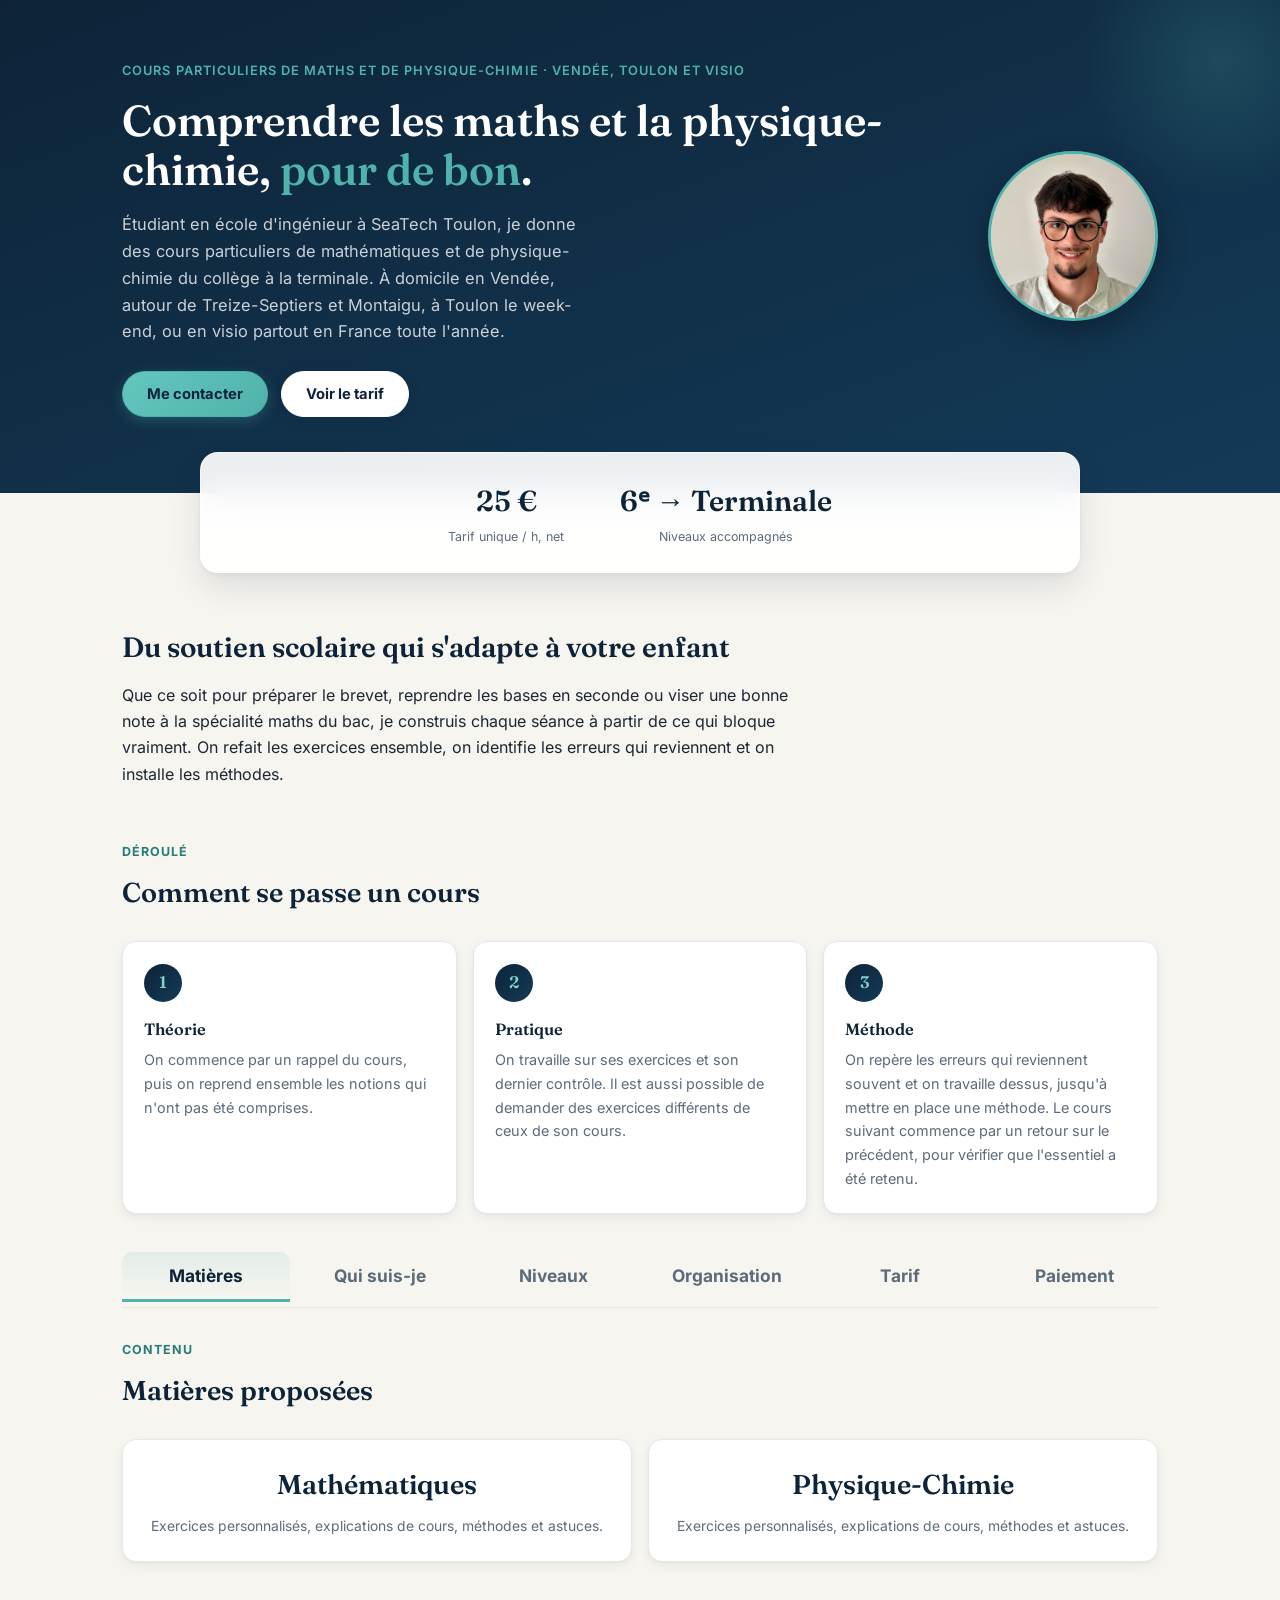
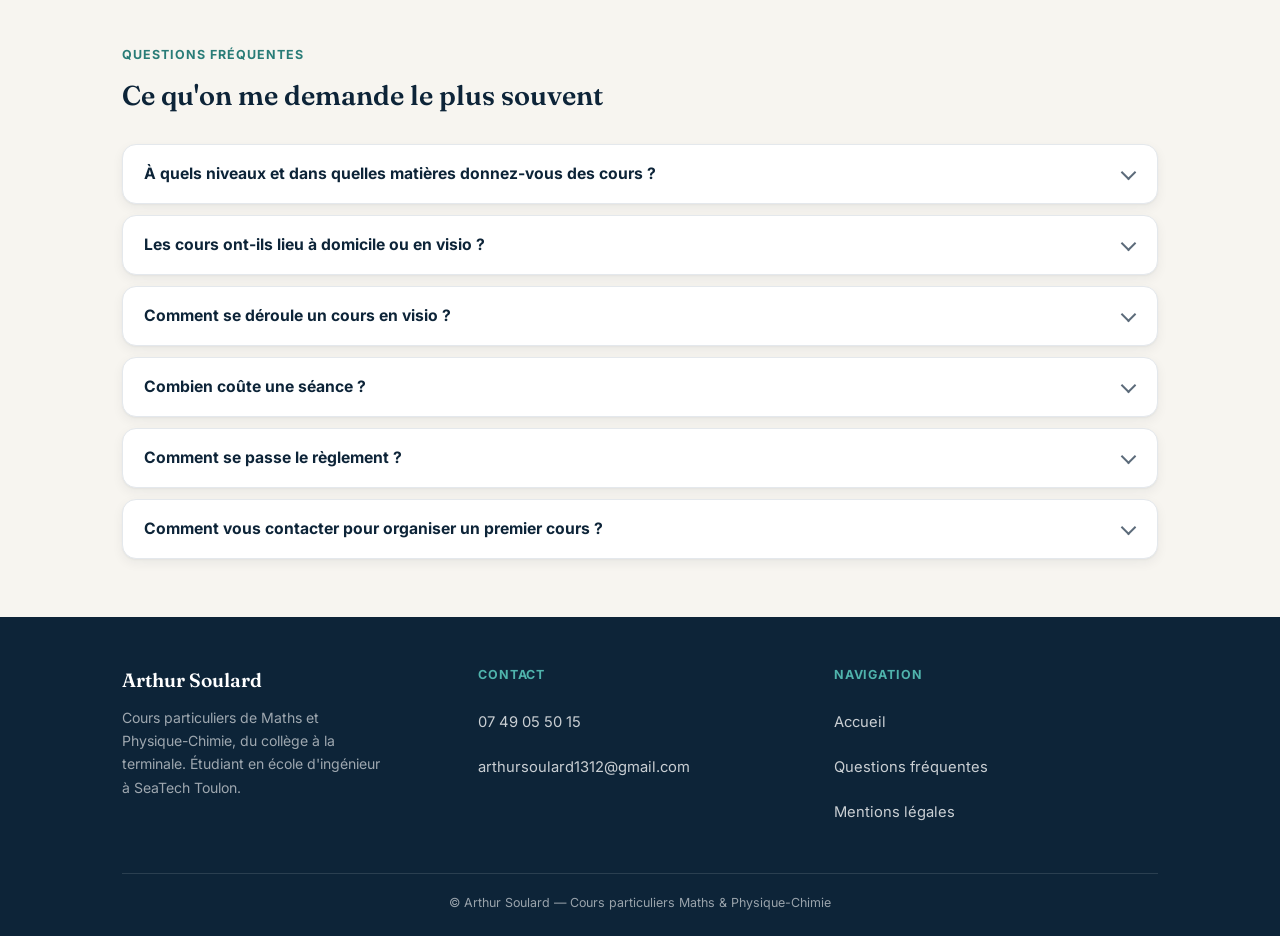
==== commit 241a505a: "Carte Tarif : textes en couleur ; onglet et bouton au singulier (Tarif) Co-Authored-By: Claude Sonne" ====
--- a/index.html
+++ b/index.html
@@ -442,17 +442,17 @@
     padding: 1.3rem 1.2rem;
     text-align: center;
   }
-  .tarif-titre { font-weight: 600; font-size: .95rem; color: var(--gris); }
+  .tarif-titre { font-weight: 700; font-size: .85rem; letter-spacing: .06em; text-transform: uppercase; color: var(--accent-dark); }
   .tarif-prix {
     font-family: "Fraunces", serif; font-size: 2.1rem; font-weight: 600;
-    color: var(--marine); margin: .3rem 0;
+    color: var(--accent-dark); margin: .3rem 0;
   }
   .tarif-detail { font-size: .8rem; color: var(--gris); }
-  .tarif-unite { font-family: "Inter", sans-serif; font-size: 1rem; font-weight: 600; color: var(--gris); }
+  .tarif-unite { font-family: "Inter", sans-serif; font-size: 1rem; font-weight: 600; color: var(--marine); }
   .tarif-duree { list-style: none; margin: 1rem 0 0; padding: .9rem 0 0; border-top: 1px solid var(--gris-clair);
-    display: flex; justify-content: center; gap: 1.4rem; font-size: .88rem; color: var(--marine); font-weight: 600; }
+    display: flex; justify-content: center; gap: 1.4rem; font-size: .88rem; color: var(--accent-dark); font-weight: 700; }
   .tarifs-cta { text-align: center; margin-top: 1.6rem; }
-  .tarif-duree span { display: block; font-weight: 500; font-size: .75rem; color: var(--gris); }
+  .tarif-duree span { display: block; font-weight: 600; font-size: .75rem; color: var(--marine); }
 
   /* ELEVATION : une ombre douce au repos, une ombre portee au survol.
      Les bordures plates cedent la place a de la profondeur. */
@@ -466,11 +466,6 @@
       box-shadow: var(--ombre-portee);
       border-color: rgba(79,179,172,.55);
     }
-  }
-  .tarif-card { position: relative; overflow: hidden; }
-  .tarif-card::before {
-    content: ""; position: absolute; top: 0; left: 0; right: 0; height: 3px;
-    background: linear-gradient(90deg, var(--accent-clair), var(--accent-dark));
   }
 
 
@@ -579,7 +574,7 @@
     body { background: #fff; color: #000; font-size: 11pt; line-height: 1.45; }
     .hero, footer { background: #fff !important; color: #000 !important; }
     .hero::after, .hero-photo, .saut-contenu, .tab-bar-wrap, .cta-row,
-    .modal-overlay, .cta-flottant, .tarif-card::before,
+    .modal-overlay, .cta-flottant,
     .faq-item summary::after { display: none !important; }
     .eyebrow { color: #000; }
     .stats { margin-top: 0; padding: 0; }
@@ -727,7 +722,7 @@
             "unitCode": "HUR"
           },
           "availability": "https://schema.org/InStock",
-          "description": "Cours individuel en visio ou en présentiel. Tarif unique de 25 € net de l'heure, quelle que soit la durée de la séance.",
+          "description": "Cours individuel en visio ou en présentiel. Tarif de 25 € net de l'heure.",
           "url": "https://arthur-soulard.github.io/"
         }
       ]
@@ -808,7 +803,7 @@
             "unitCode": "HUR"
           },
           "availability": "https://schema.org/InStock",
-          "description": "Cours individuel en visio ou en présentiel. Tarif unique de 25 € net de l'heure, quelle que soit la durée de la séance.",
+          "description": "Cours individuel en visio ou en présentiel. Tarif de 25 € net de l'heure.",
           "url": "https://arthur-soulard.github.io/"
         }
       ]
@@ -847,7 +842,7 @@
           "name": "Combien coûte une séance ?",
           "acceptedAnswer": {
             "@type": "Answer",
-            "text": "25 € net de l'heure, quelle que soit la durée de la séance : 25 € pour une heure, 37,50 € pour une heure trente et 50 € pour deux heures. Le tarif est le même en visio et en présentiel, et il s'agit toujours d'un cours individuel. Ce tarif est net : je suis rémunéré via le CESU, vous déclarez ma rémunération et les cotisations sociales s'y ajoutent, calculées par l'Urssaf."
+            "text": "25 € net de l'heure : 25 € pour une heure, 37,50 € pour une heure trente et 50 € pour deux heures. Le tarif est le même en visio et en présentiel, et il s'agit toujours d'un cours individuel. Ce tarif est net : je suis rémunéré via le CESU, vous déclarez ma rémunération et les cotisations sociales s'y ajoutent, calculées par l'Urssaf."
           }
         },
         {
@@ -893,7 +888,7 @@
       <p class="lead">Étudiant en école d'ingénieur à SeaTech Toulon, je donne des cours particuliers de mathématiques et de physique-chimie du collège à la terminale. À domicile en Vendée, autour de Treize-Septiers et Montaigu, à Toulon le week-end, ou en visio partout en France toute l'année.</p>
       <div class="cta-row">
         <button type="button" class="btn btn-primary" onclick="ouvrirContact()">Me contacter</button>
-        <button type="button" class="btn btn-ghost" onclick="allerAuxTarifs()">Voir les tarifs</button>
+        <button type="button" class="btn btn-ghost" onclick="allerAuxTarifs()">Voir le tarif</button>
       </div>
     </div>
     <div class="hero-photo">
@@ -956,7 +951,7 @@
         <button type="button" class="tab-btn" id="tab-apropos" data-tab="apropos" role="tab" aria-selected="false" aria-controls="panel-apropos" tabindex="-1">Qui suis-je</button>
         <button type="button" class="tab-btn" id="tab-niveaux" data-tab="niveaux" role="tab" aria-selected="false" aria-controls="panel-niveaux" tabindex="-1">Niveaux</button>
         <button type="button" class="tab-btn" id="tab-organisation" data-tab="organisation" role="tab" aria-selected="false" aria-controls="panel-organisation" tabindex="-1">Organisation</button>
-        <button type="button" class="tab-btn" id="tab-tarifs" data-tab="tarifs" role="tab" aria-selected="false" aria-controls="panel-tarifs" tabindex="-1">Tarifs</button>
+        <button type="button" class="tab-btn" id="tab-tarifs" data-tab="tarifs" role="tab" aria-selected="false" aria-controls="panel-tarifs" tabindex="-1">Tarif</button>
         <button type="button" class="tab-btn" id="tab-paiement" data-tab="paiement" role="tab" aria-selected="false" aria-controls="panel-paiement" tabindex="-1">Paiement</button>
       </div>
       <button type="button" class="tab-arrow tab-arrow-prev" aria-label="Onglets précédents">&#8249;</button>
@@ -1036,7 +1031,7 @@
         <div class="tarif-card">
           <div class="tarif-titre">Tarif unique</div>
           <div class="tarif-prix">25&nbsp;€ <span class="tarif-unite">/&nbsp;heure</span></div>
-          <div class="tarif-detail">Visio ou présentiel, quelle que soit la durée de la séance</div>
+          <div class="tarif-detail">Visio ou présentiel</div>
           <ul class="tarif-duree">
             <li><span>1&nbsp;h</span> 25&nbsp;€</li>
             <li><span>1&nbsp;h&nbsp;30</span> 37,50&nbsp;€</li>
@@ -1093,7 +1088,7 @@
       </details>
       <details class="faq-item reveal">
         <summary>Combien coûte une séance&nbsp;?</summary>
-        <div class="faq-reponse"><p>25&nbsp;€ net de l'heure, quelle que soit la durée de la séance&nbsp;: 25&nbsp;€ pour une heure, 37,50&nbsp;€ pour une heure trente et 50&nbsp;€ pour deux heures. Le tarif est le même en visio et en présentiel, et il s'agit toujours d'un cours individuel. Ce tarif est net&nbsp;: je suis rémunéré via le CESU, vous déclarez ma rémunération et les cotisations sociales s'y ajoutent, calculées par l'Urssaf.</p></div>
+        <div class="faq-reponse"><p>25&nbsp;€ net de l'heure&nbsp;: 25&nbsp;€ pour une heure, 37,50&nbsp;€ pour une heure trente et 50&nbsp;€ pour deux heures. Le tarif est le même en visio et en présentiel, et il s'agit toujours d'un cours individuel. Ce tarif est net&nbsp;: je suis rémunéré via le CESU, vous déclarez ma rémunération et les cotisations sociales s'y ajoutent, calculées par l'Urssaf.</p></div>
       </details>
       <details class="faq-item reveal">
         <summary>Comment se passe le règlement&nbsp;?</summary>
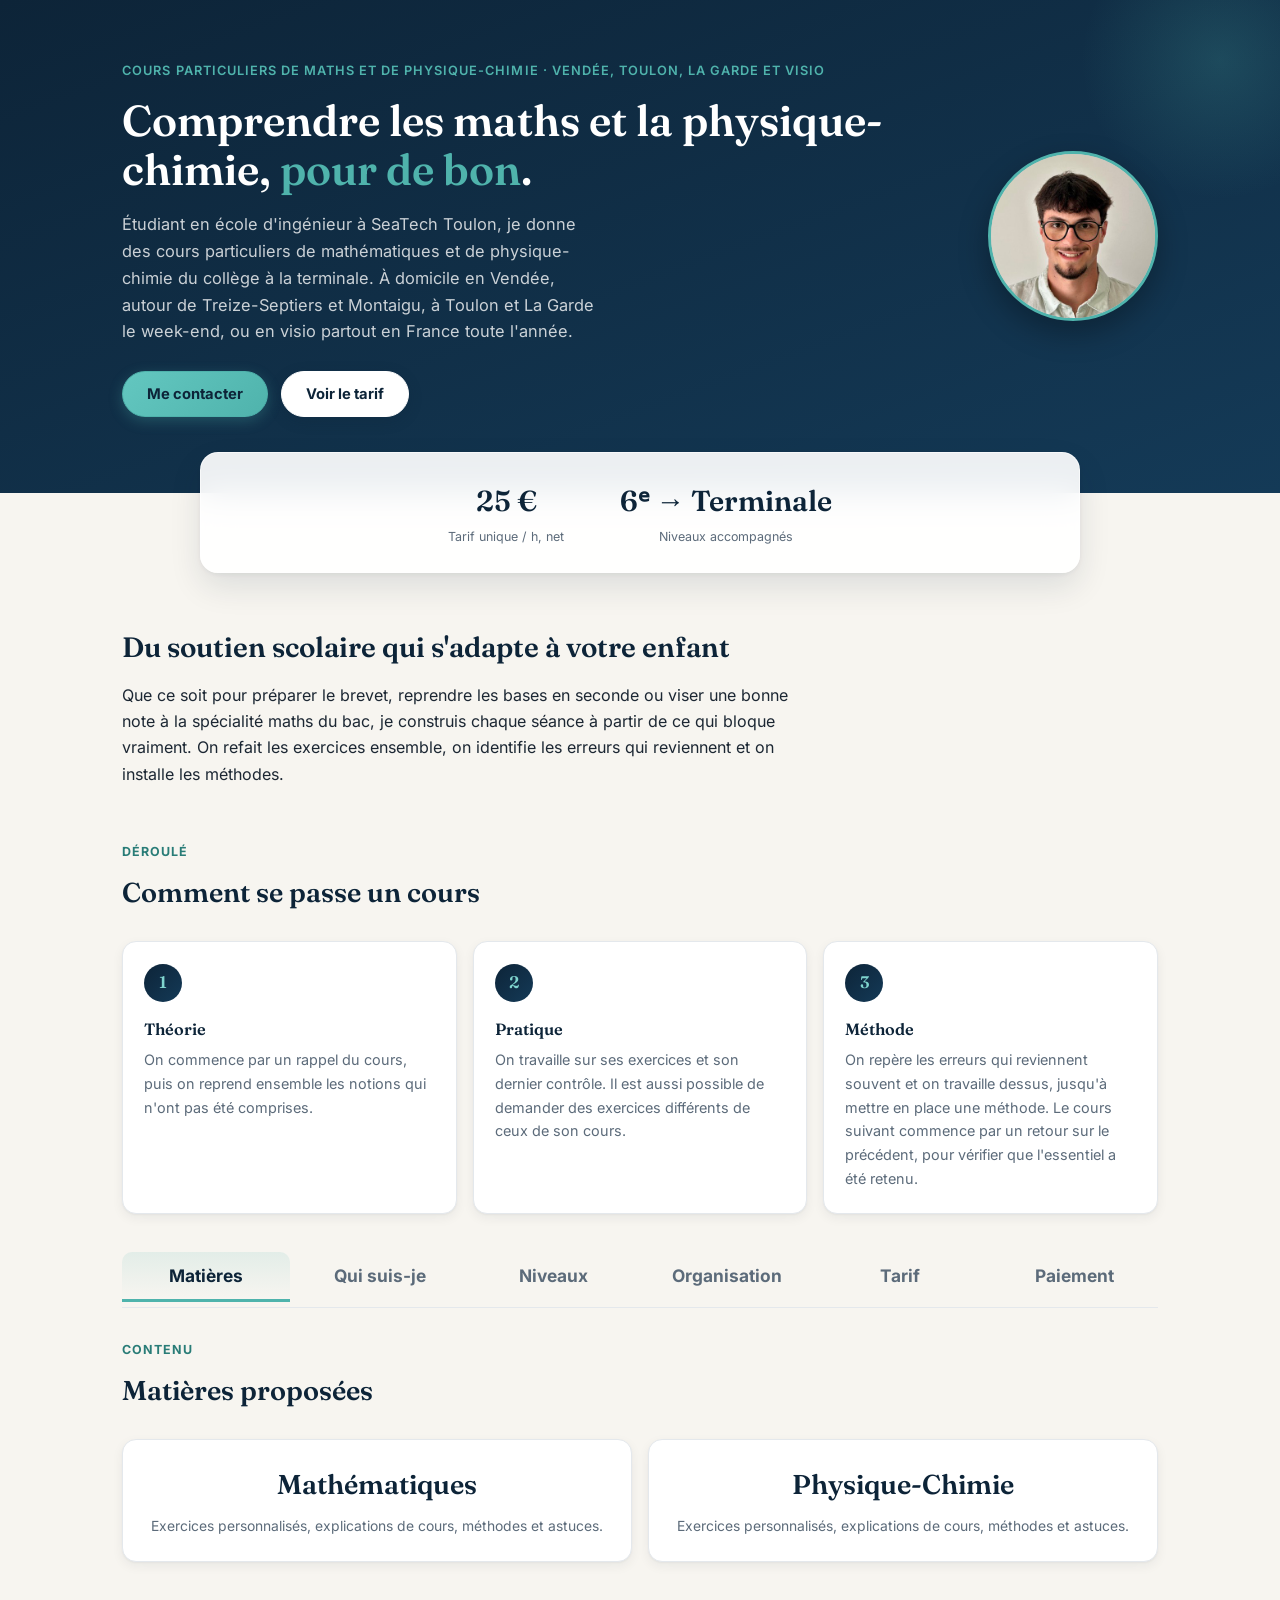
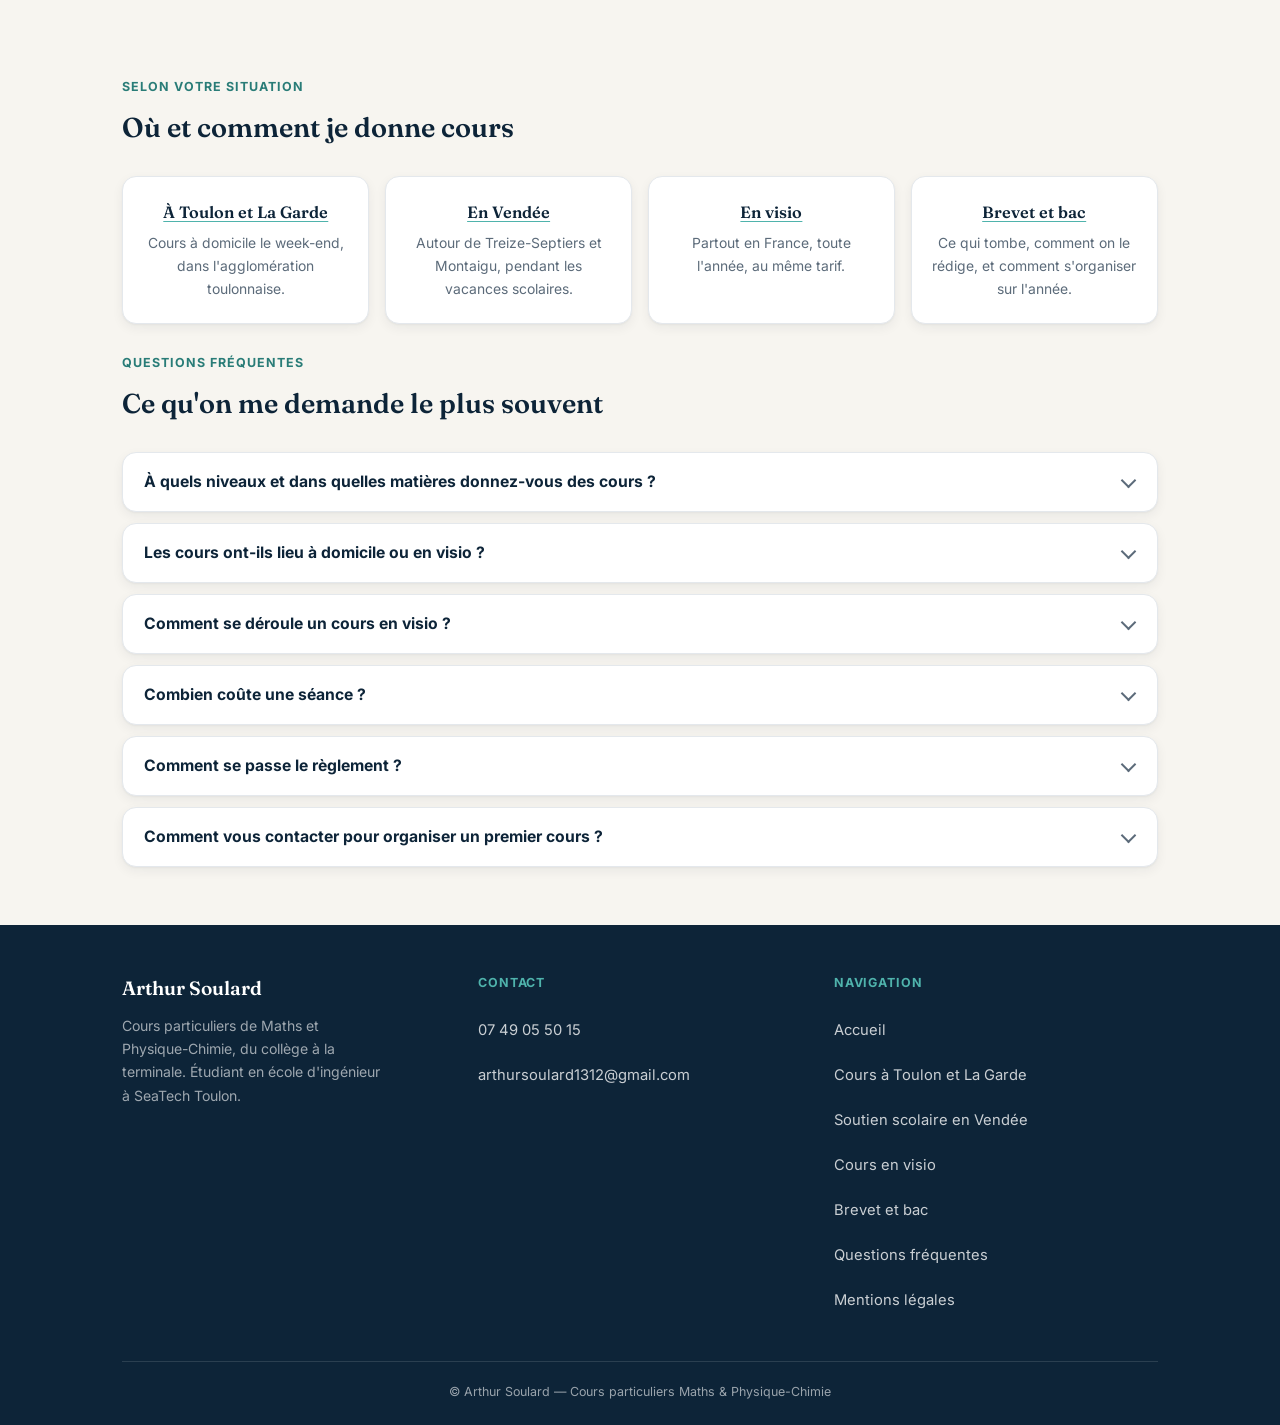
==== commit 23c841f3: "Referencement : ciblage geographique et quatre pages dediees La Search Console ne remontait que deux" ====
--- a/index.html
+++ b/index.html
@@ -4,8 +4,8 @@
 <meta charset="UTF-8">
 <meta name="format-detection" content="telephone=no">
 <meta name="viewport" content="width=device-width, initial-scale=1.0">
-<title>Arthur Soulard — Cours particuliers Maths & Physique-Chimie</title>
-<meta name="description" content="Cours particuliers de Maths et Physique-Chimie, du collège à la terminale. Visio toute l'année, présentiel en Vendée et à Toulon. 25 €/h net, tarif unique.">
+<title>Cours particuliers maths et physique-chimie — Toulon et Vendée</title>
+<meta name="description" content="Maths et physique-chimie du collège à la terminale, à Toulon et La Garde, en Vendée autour de Montaigu, et en visio partout en France. 25 € net de l'heure.">
 <meta property="og:title" content="Arthur Soulard — Cours particuliers Maths & Physique-Chimie">
 <meta property="og:description" content="Cours particuliers de Maths et Physique-Chimie, du collège à la terminale. 25 €/h net, tarif unique.">
 <meta property="og:type" content="website">
@@ -393,6 +393,20 @@
     text-align: center;
   }
   .card h3 { color: var(--marine); font-size: 1.02rem; font-weight: 700; margin-bottom: .35rem; }
+  .cards-grid.cols-2-4 { grid-template-columns: repeat(4, 1fr); }
+  @media (max-width: 1000px) {
+    .cards-grid.cols-2-4 { grid-template-columns: repeat(2, 1fr); }
+  }
+  .card-lien {
+    display: block; text-decoration: none; color: inherit;
+    transition: transform .18s ease, border-color .18s ease, box-shadow .18s ease;
+  }
+  .card-lien:hover {
+    transform: translateY(-3px);
+    border-color: var(--accent);
+    box-shadow: var(--ombre-douce);
+  }
+  .card-lien h3 { text-decoration: underline; text-decoration-color: var(--accent); text-underline-offset: 3px; }
   .card p { color: var(--gris); font-size: .87rem; }
   .card h3.matiere-titre {
     font-family: "Fraunces", serif;
@@ -602,7 +616,7 @@
   }
 
   @media (max-width: 760px) {
-    .cards-grid, .cards-grid.cols-3 { grid-template-columns: 1fr; }
+    .cards-grid, .cards-grid.cols-3, .cards-grid.cols-2-4 { grid-template-columns: 1fr; }
     .tarifs-grid { grid-template-columns: 1fr; }
     .footer-grid { grid-template-columns: 1fr; gap: 1.6rem; }
     /* Le texte d'accroche etant plus long, on resserre l'en-tete pour que
@@ -681,6 +695,38 @@
       "areaServed": [
         {
           "@type": "City",
+          "name": "La Garde",
+          "containedInPlace": {
+            "@type": "AdministrativeArea",
+            "name": "Var"
+          }
+        },
+        {
+          "@type": "City",
+          "name": "La Valette-du-Var",
+          "containedInPlace": {
+            "@type": "AdministrativeArea",
+            "name": "Var"
+          }
+        },
+        {
+          "@type": "City",
+          "name": "Le Pradet",
+          "containedInPlace": {
+            "@type": "AdministrativeArea",
+            "name": "Var"
+          }
+        },
+        {
+          "@type": "City",
+          "name": "La Crau",
+          "containedInPlace": {
+            "@type": "AdministrativeArea",
+            "name": "Var"
+          }
+        },
+        {
+          "@type": "City",
           "name": "Treize-Septiers",
           "containedInPlace": {
             "@type": "AdministrativeArea",
@@ -732,12 +778,44 @@
       "@id": "https://arthur-soulard.github.io/#service",
       "name": "Cours particuliers de Maths et Physique-Chimie — Arthur Soulard",
       "serviceType": "Soutien scolaire et cours particuliers de mathématiques et de physique-chimie",
-      "description": "Cours particuliers de mathématiques et de physique-chimie, du collège à la terminale, en visio toute l'année ou en présentiel en Vendée et à Toulon.",
+      "description": "Cours particuliers de mathématiques et de physique-chimie, du collège à la terminale, en visio toute l'année ou en présentiel en Vendée, à Toulon et à La Garde.",
       "url": "https://arthur-soulard.github.io/",
       "provider": {
         "@id": "https://arthur-soulard.github.io/#activite"
       },
       "areaServed": [
+        {
+          "@type": "City",
+          "name": "La Garde",
+          "containedInPlace": {
+            "@type": "AdministrativeArea",
+            "name": "Var"
+          }
+        },
+        {
+          "@type": "City",
+          "name": "La Valette-du-Var",
+          "containedInPlace": {
+            "@type": "AdministrativeArea",
+            "name": "Var"
+          }
+        },
+        {
+          "@type": "City",
+          "name": "Le Pradet",
+          "containedInPlace": {
+            "@type": "AdministrativeArea",
+            "name": "Var"
+          }
+        },
+        {
+          "@type": "City",
+          "name": "La Crau",
+          "containedInPlace": {
+            "@type": "AdministrativeArea",
+            "name": "Var"
+          }
+        },
         {
           "@type": "City",
           "name": "Treize-Septiers",
@@ -826,7 +904,7 @@
           "name": "Les cours ont-ils lieu à domicile ou en visio ?",
           "acceptedAnswer": {
             "@type": "Answer",
-            "text": "Les deux. La visio est disponible toute l'année, partout en France. À domicile, je me déplace dans un rayon de 20 km autour de Treize-Septiers et Montaigu-Vendée pendant les vacances scolaires, et à Toulon et ses environs le week-end selon disponibilité."
+            "text": "Les deux. La visio est disponible toute l'année, partout en France. À domicile, je me déplace dans un rayon de 20 km autour de Treize-Septiers et Montaigu-Vendée pendant les vacances scolaires, et à Toulon, La Garde et leurs environs le week-end selon disponibilité."
           }
         },
         {
@@ -883,11 +961,11 @@
 <section class="hero">
   <div class="hero-inner">
     <div class="hero-text">
-      <span class="eyebrow">Cours particuliers de maths et de physique-chimie &middot; Vendée, Toulon et&nbsp;visio</span>
+      <span class="eyebrow">Cours particuliers de maths et de physique-chimie &middot; Vendée, Toulon, La Garde et&nbsp;visio</span>
       <h1>Comprendre les maths et la physique-chimie, <em>pour de bon</em>.</h1>
-      <p class="lead">Étudiant en école d'ingénieur à SeaTech Toulon, je donne des cours particuliers de mathématiques et de physique-chimie du collège à la terminale. À domicile en Vendée, autour de Treize-Septiers et Montaigu, à Toulon le week-end, ou en visio partout en France toute l'année.</p>
+      <p class="lead">Étudiant en école d'ingénieur à SeaTech Toulon, je donne des cours particuliers de mathématiques et de physique-chimie du collège à la terminale. À domicile en Vendée, autour de Treize-Septiers et Montaigu, à Toulon et La Garde le week-end, ou en visio partout en France toute l'année.</p>
       <div class="cta-row">
-        <button type="button" class="btn btn-primary" onclick="ouvrirContact()">Me contacter</button>
+        <button type="button" class="btn btn-primary" onclick="ouvrirContact()" data-goatcounter-click="contact-ouvre-haut">Me contacter</button>
         <button type="button" class="btn btn-ghost" onclick="allerAuxTarifs()">Voir le tarif</button>
       </div>
     </div>
@@ -947,12 +1025,12 @@
   <div class="wrap">
     <div class="tab-bar-wrap" id="tabBarWrap">
       <div class="tab-bar" id="tabBar" role="tablist" aria-label="Sections de la page">
-        <button type="button" class="tab-btn active" id="tab-matieres" data-tab="matieres" role="tab" aria-selected="true" aria-controls="panel-matieres">Matières</button>
-        <button type="button" class="tab-btn" id="tab-apropos" data-tab="apropos" role="tab" aria-selected="false" aria-controls="panel-apropos" tabindex="-1">Qui suis-je</button>
-        <button type="button" class="tab-btn" id="tab-niveaux" data-tab="niveaux" role="tab" aria-selected="false" aria-controls="panel-niveaux" tabindex="-1">Niveaux</button>
-        <button type="button" class="tab-btn" id="tab-organisation" data-tab="organisation" role="tab" aria-selected="false" aria-controls="panel-organisation" tabindex="-1">Organisation</button>
-        <button type="button" class="tab-btn" id="tab-tarifs" data-tab="tarifs" role="tab" aria-selected="false" aria-controls="panel-tarifs" tabindex="-1">Tarif</button>
-        <button type="button" class="tab-btn" id="tab-paiement" data-tab="paiement" role="tab" aria-selected="false" aria-controls="panel-paiement" tabindex="-1">Paiement</button>
+        <button type="button" class="tab-btn active" id="tab-matieres" data-tab="matieres" data-goatcounter-click="onglet-matieres" role="tab" aria-selected="true" aria-controls="panel-matieres">Matières</button>
+        <button type="button" class="tab-btn" id="tab-apropos" data-tab="apropos" data-goatcounter-click="onglet-apropos" role="tab" aria-selected="false" aria-controls="panel-apropos" tabindex="-1">Qui suis-je</button>
+        <button type="button" class="tab-btn" id="tab-niveaux" data-tab="niveaux" data-goatcounter-click="onglet-niveaux" role="tab" aria-selected="false" aria-controls="panel-niveaux" tabindex="-1">Niveaux</button>
+        <button type="button" class="tab-btn" id="tab-organisation" data-tab="organisation" data-goatcounter-click="onglet-organisation" role="tab" aria-selected="false" aria-controls="panel-organisation" tabindex="-1">Organisation</button>
+        <button type="button" class="tab-btn" id="tab-tarifs" data-tab="tarifs" data-goatcounter-click="onglet-tarif" role="tab" aria-selected="false" aria-controls="panel-tarifs" tabindex="-1">Tarif</button>
+        <button type="button" class="tab-btn" id="tab-paiement" data-tab="paiement" data-goatcounter-click="onglet-paiement" role="tab" aria-selected="false" aria-controls="panel-paiement" tabindex="-1">Paiement</button>
       </div>
       <button type="button" class="tab-arrow tab-arrow-prev" aria-label="Onglets précédents">&#8249;</button>
       <button type="button" class="tab-arrow tab-arrow-next" aria-label="Onglets suivants">&#8250;</button>
@@ -1039,7 +1117,7 @@
           </ul>
         </div>
       </div>
-      <p class="tarifs-cta"><button type="button" class="btn btn-primary" onclick="ouvrirContact()">Me contacter pour réserver</button></p>
+      <p class="tarifs-cta"><button type="button" class="btn btn-primary" onclick="ouvrirContact()" data-goatcounter-click="contact-ouvre-tarif">Me contacter pour réserver</button></p>
     </div>
 
     <div class="tab-panel" id="panel-paiement" role="tabpanel" aria-labelledby="tab-paiement" tabindex="0">
@@ -1067,6 +1145,33 @@
   </div>
 </section>
 
+<section class="intro" aria-labelledby="titre-pages">
+  <div class="wrap">
+    <div class="section-head">
+      <span class="tag">Selon votre situation</span>
+      <h2 id="titre-pages">Où et comment je donne cours</h2>
+    </div>
+    <div class="cards-grid cols-2-4">
+      <a class="card card-lien" href="cours-maths-physique-toulon.html" data-goatcounter-click="accueil-vers-toulon">
+        <h3>À Toulon et La Garde</h3>
+        <p>Cours à domicile le week-end, dans l'agglomération toulonnaise.</p>
+      </a>
+      <a class="card card-lien" href="soutien-scolaire-vendee.html" data-goatcounter-click="accueil-vers-vendee">
+        <h3>En Vendée</h3>
+        <p>Autour de Treize-Septiers et Montaigu, pendant les vacances scolaires.</p>
+      </a>
+      <a class="card card-lien" href="cours-particuliers-visio.html" data-goatcounter-click="accueil-vers-visio">
+        <h3>En visio</h3>
+        <p>Partout en France, toute l'année, au même tarif.</p>
+      </a>
+      <a class="card card-lien" href="preparation-bac-brevet.html" data-goatcounter-click="accueil-vers-examens">
+        <h3>Brevet et bac</h3>
+        <p>Ce qui tombe, comment on le rédige, et comment s'organiser sur l'année.</p>
+      </a>
+    </div>
+  </div>
+</section>
+
 <section class="faq" id="faq" aria-labelledby="titre-faq">
   <div class="wrap">
     <div class="section-head">
@@ -1080,7 +1185,7 @@
       </details>
       <details class="faq-item reveal">
         <summary>Les cours ont-ils lieu à domicile ou en visio&nbsp;?</summary>
-        <div class="faq-reponse"><p>Les deux. La visio est disponible toute l'année, partout en France. À domicile, je me déplace dans un rayon de 20 km autour de Treize-Septiers et Montaigu-Vendée pendant les vacances scolaires, et à Toulon et ses environs le week-end selon disponibilité.</p></div>
+        <div class="faq-reponse"><p>Les deux. La visio est disponible toute l'année, partout en France. À domicile, je me déplace dans un rayon de 20 km autour de Treize-Septiers et Montaigu-Vendée pendant les vacances scolaires, et à Toulon, La Garde et leurs environs le week-end selon disponibilité.</p></div>
       </details>
       <details class="faq-item reveal">
         <summary>Comment se déroule un cours en visio&nbsp;?</summary>
@@ -1109,16 +1214,16 @@
     <h3 id="modalContactTitre">Me contacter</h3>
     <p class="modal-sub">Choisissez votre moyen de contact préféré.</p>
     <div class="modal-choices">
-      <a class="modal-choice" href="tel:+33749055015">
+      <a class="modal-choice" href="tel:+33749055015" data-goatcounter-click="contact-telephone" data-goatcounter-title="Par telephone">
         <span class="modal-icon" aria-hidden="true">TEL</span> Par téléphone
       </a>
-      <a class="modal-choice" href="https://wa.me/33749055015?text=Bonjour%20Arthur%2C%20je%20vous%20contacte%20au%20sujet%20de%20cours%20particuliers." target="_blank" rel="noopener noreferrer">
+      <a class="modal-choice" href="https://wa.me/33749055015?text=Bonjour%20Arthur%2C%20je%20vous%20contacte%20au%20sujet%20de%20cours%20particuliers." target="_blank" rel="noopener noreferrer" data-goatcounter-click="contact-whatsapp" data-goatcounter-title="Par WhatsApp">
         <span class="modal-icon" aria-hidden="true">WA</span> Par WhatsApp
       </a>
-      <a class="modal-choice" href="mailto:arthursoulard1312@gmail.com?subject=Cours%20particuliers">
+      <a class="modal-choice" href="mailto:arthursoulard1312@gmail.com?subject=Cours%20particuliers" data-goatcounter-click="contact-email" data-goatcounter-title="Par e-mail">
         <span class="modal-icon" aria-hidden="true">@</span> Par e-mail
       </a>
-      <a class="modal-choice" href="sms:+33749055015">
+      <a class="modal-choice" href="sms:+33749055015" data-goatcounter-click="contact-sms" data-goatcounter-title="Par message">
         <span class="modal-icon" aria-hidden="true">SMS</span> Par message
       </a>
     </div>
@@ -1126,7 +1231,7 @@
 </div>
 
 <div class="cta-flottant" id="ctaFlottant">
-  <button type="button" class="btn btn-primary" id="ctaFlottantBtn">Me contacter</button>
+  <button type="button" class="btn btn-primary" id="ctaFlottantBtn" data-goatcounter-click="contact-ouvre-flottant">Me contacter</button>
 </div>
 
 <footer id="contact">
@@ -1138,12 +1243,16 @@
       </div>
       <div class="footer-col">
         <h4>Contact</h4>
-        <a href="tel:+33749055015">07 49 05 50 15</a>
-        <a href="mailto:arthursoulard1312@gmail.com">arthursoulard1312@gmail.com</a>
+        <a href="tel:+33749055015" data-goatcounter-click="pied-telephone">07 49 05 50 15</a>
+        <a href="mailto:arthursoulard1312@gmail.com" data-goatcounter-click="pied-email">arthursoulard1312@gmail.com</a>
       </div>
       <div class="footer-col">
         <h4>Navigation</h4>
         <a href="#top">Accueil</a>
+        <a href="cours-maths-physique-toulon.html">Cours à Toulon et La Garde</a>
+        <a href="soutien-scolaire-vendee.html">Soutien scolaire en Vendée</a>
+        <a href="cours-particuliers-visio.html">Cours en visio</a>
+        <a href="preparation-bac-brevet.html">Brevet et bac</a>
         <a href="#faq">Questions fréquentes</a>
         <a href="mentions-legales.html">Mentions légales</a>
       </div>
@@ -1164,6 +1273,12 @@
     connect-src  https://arthur-soulard.goatcounter.com  (envoi des visites)
     img-src      https://arthur-soulard.goatcounter.com  (envoi de secours)
   Les visites en local (localhost, fichier ouvert) ne sont pas comptees.
+  Les attributs data-goatcounter-click comptent aussi les clics (sans cookie) :
+    contact-ouvre-*  ouverture du panneau Me contacter (haut / tarif / flottant)
+    contact-*        moyen choisi (telephone, whatsapp, email, sms)
+    pied-*           contacts du pied de page
+    onglet-*         onglet ouvert dans la grande carte
+  Un clic repete dans la meme session (8 h) n'est compte qu'une fois.
   Les mentions legales decrivent cet outil : les mettre a jour si on le change.
   ============================================================================
 -->
